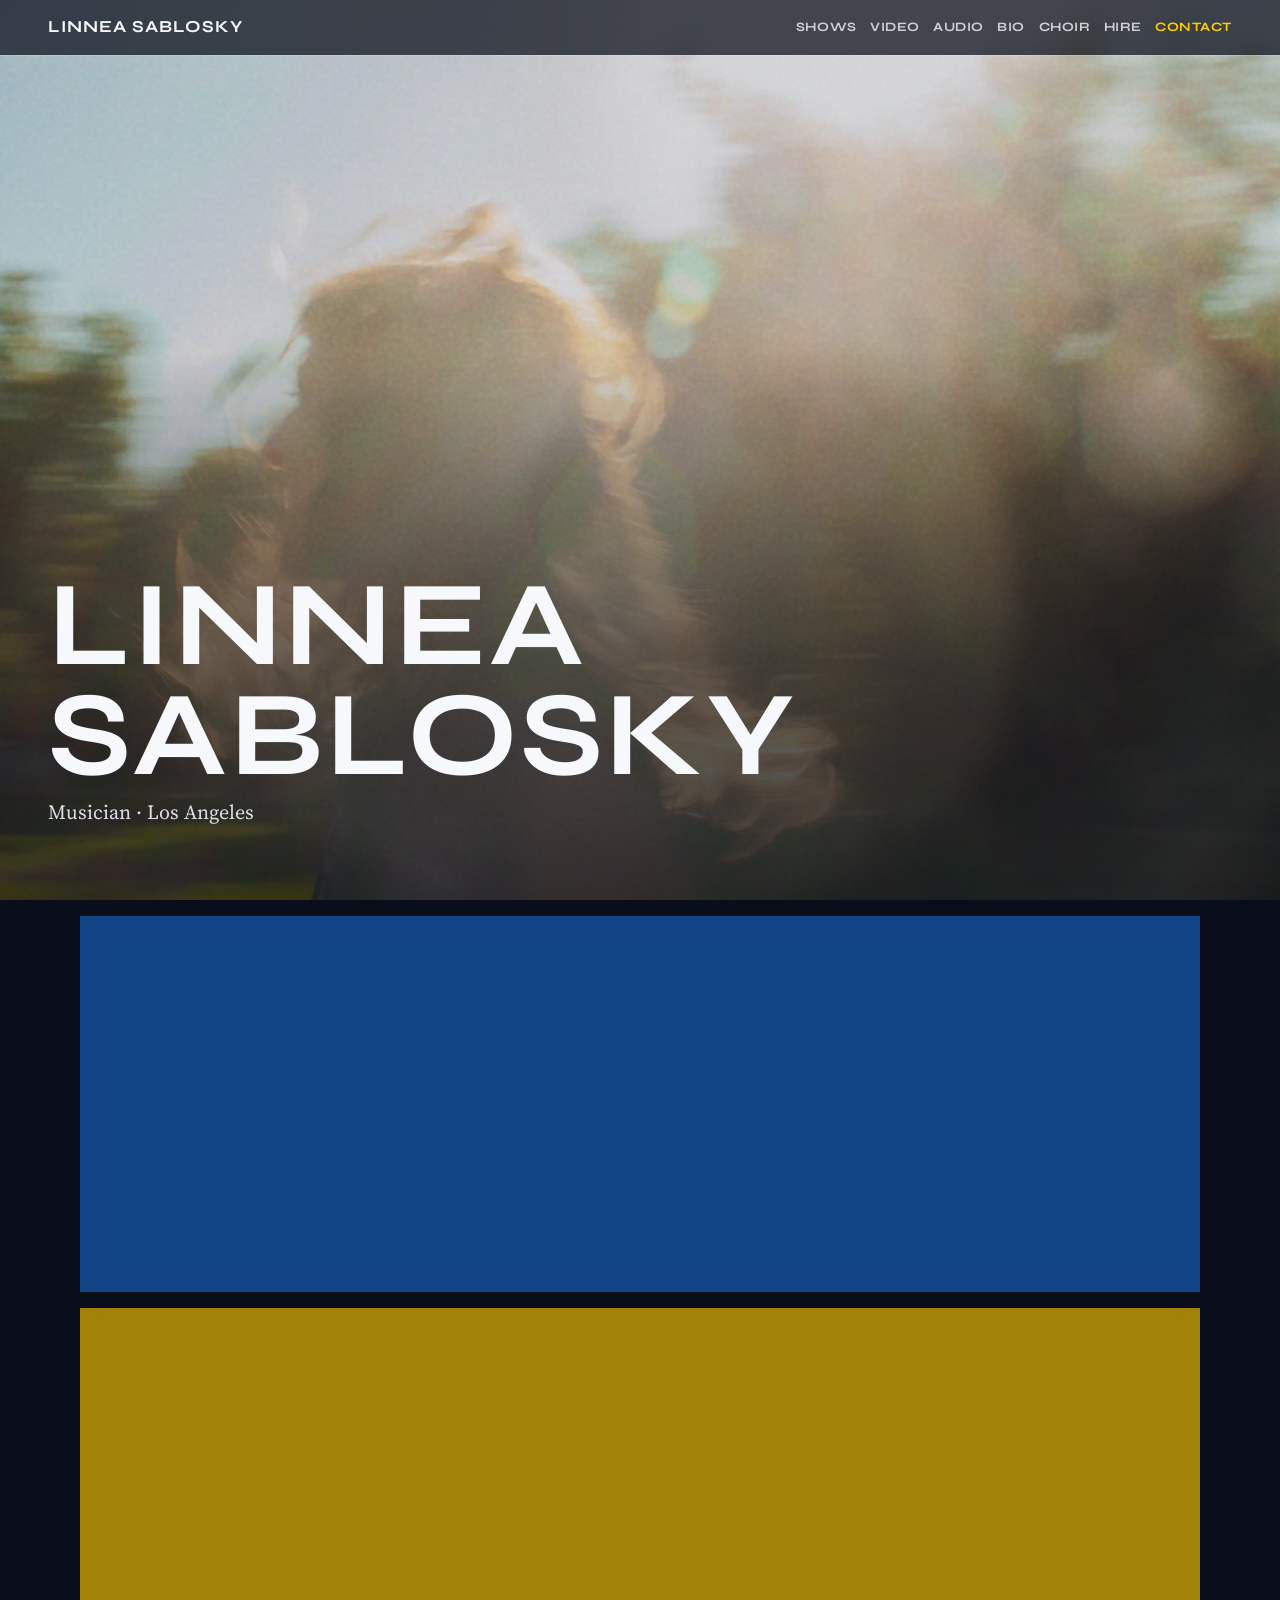
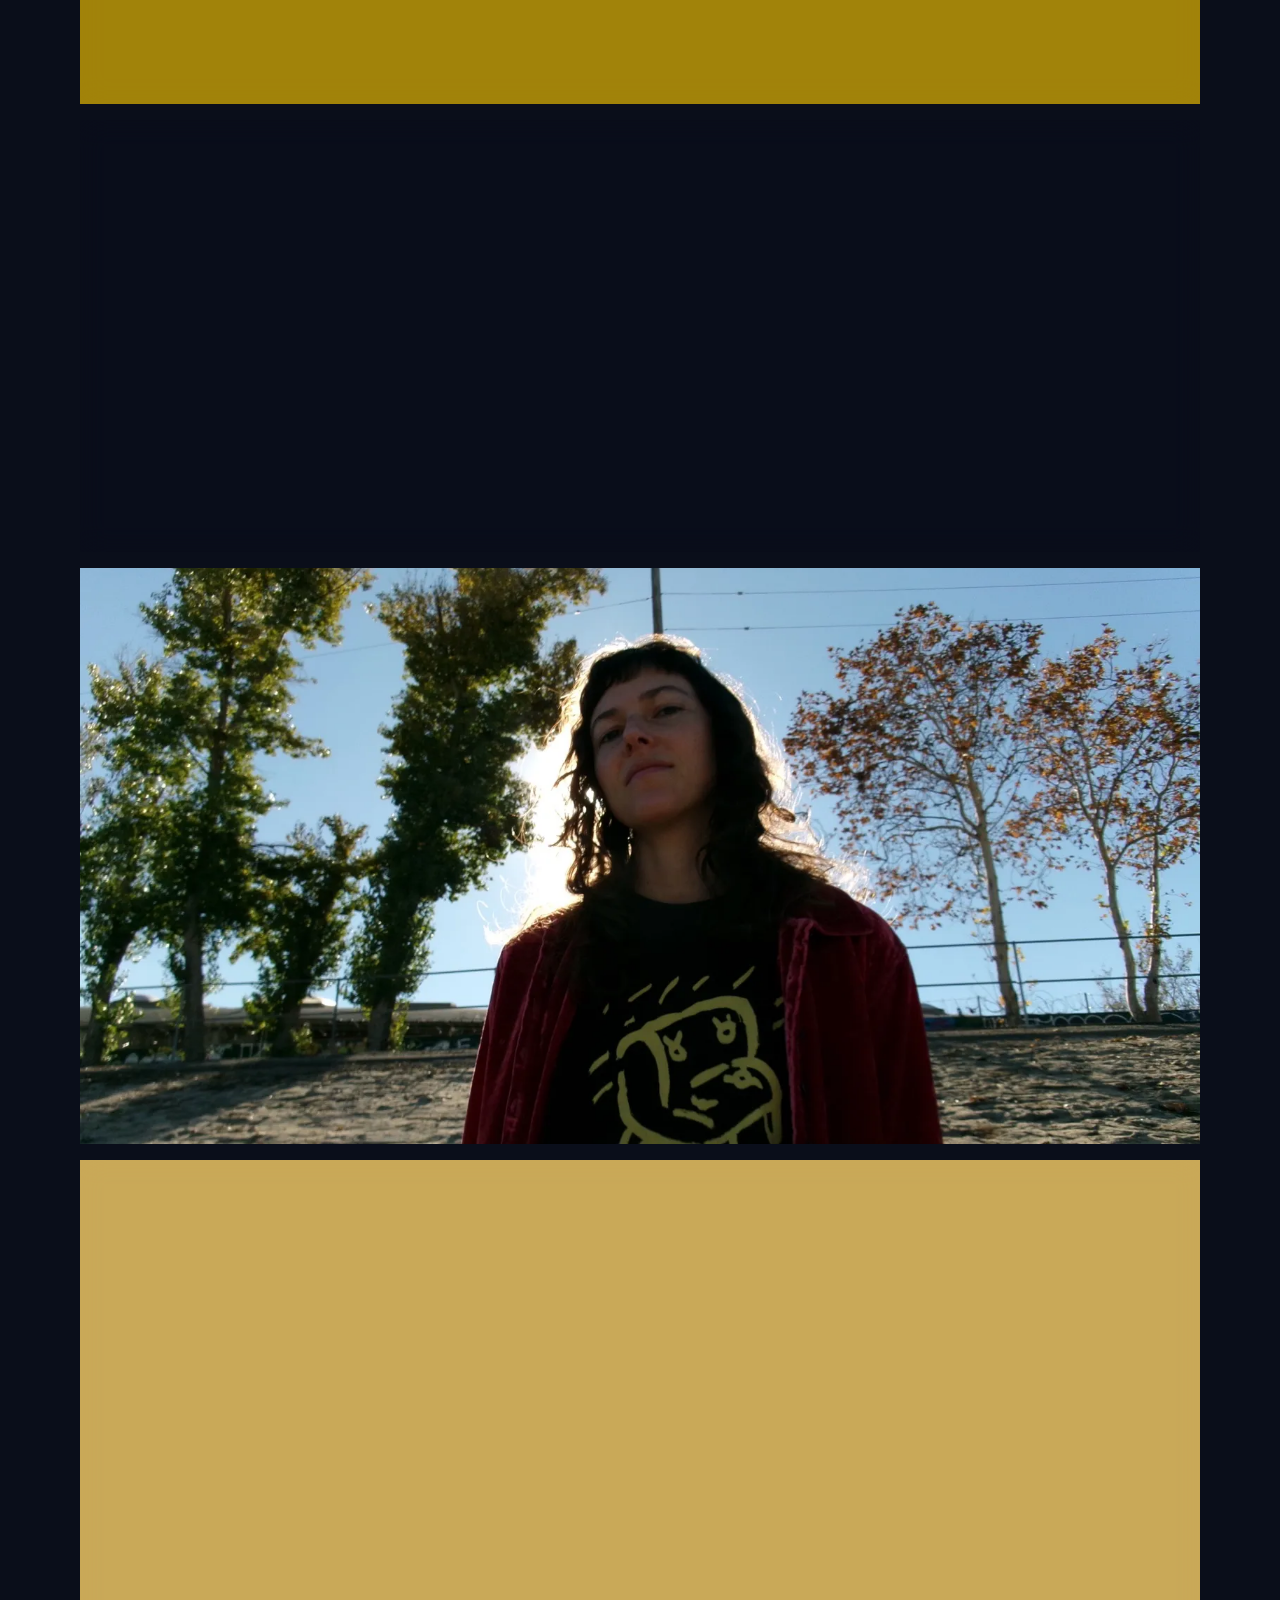
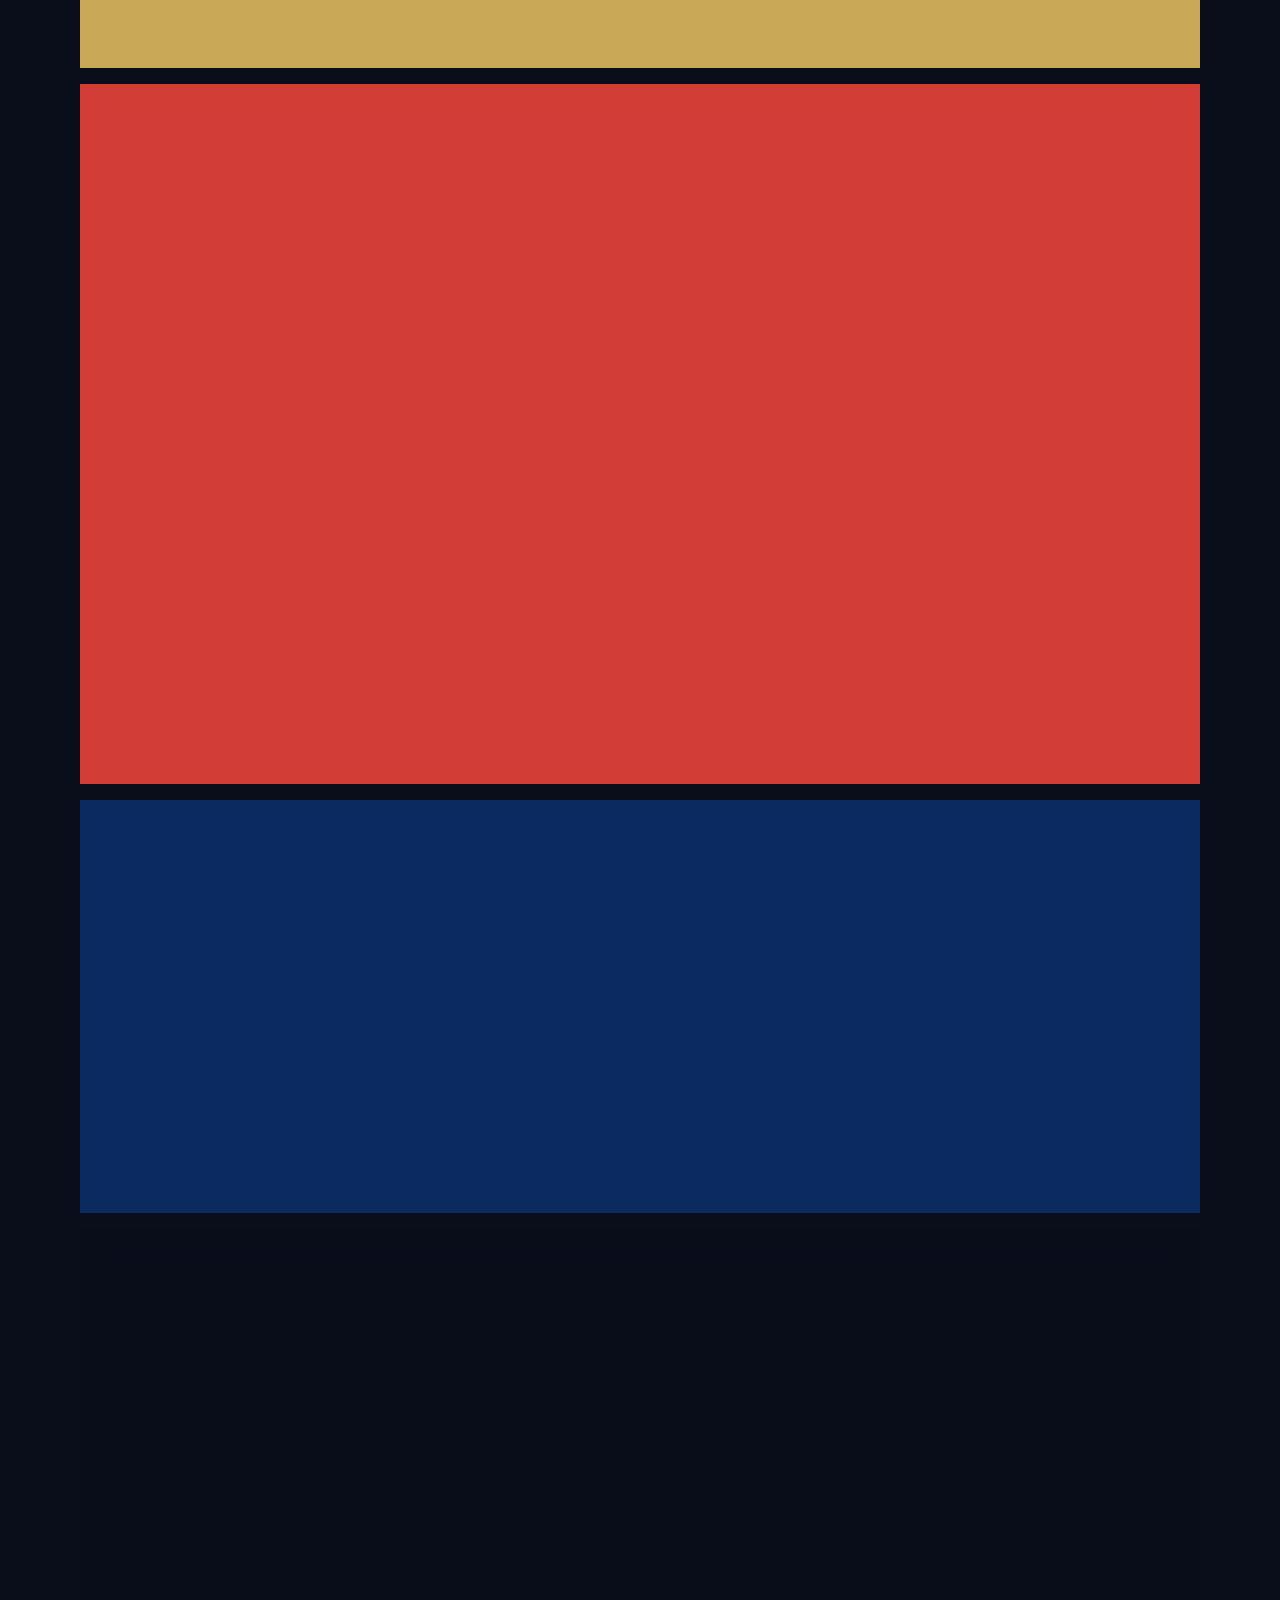
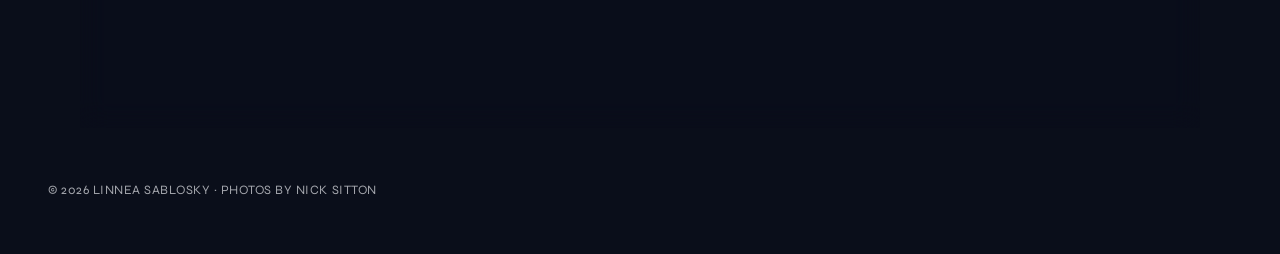
==== index.html @ e3d03d25 "jump links re order and name change" ====
<!DOCTYPE html>
<html lang="en">
<head>
  <meta charset="utf-8">
  <meta name="viewport" content="width=device-width, initial-scale=1">
  <title>Linnea Sablosky</title>
  <meta name="description" content="Los Angeles musician. You can hire them for teaching, songwriting, gigs, and more.">
  <link rel="canonical" href="https://linneasablosky.com/">

  <!-- Open Graph / messaging previews -->
  <meta property="og:type" content="website">
  <meta property="og:url" content="https://linneasablosky.com/">
  <meta property="og:site_name" content="Linnea Sablosky">
  <!-- Title is the tagline (not the name) so iMessage doesn’t show Name + Name under the domain -->
  <meta property="og:title" content="Musician · Los Angeles">
  <meta property="og:description" content="Los Angeles musician. You can hire them for teaching, songwriting, gigs, and more.">
  <meta property="og:image" content="https://linneasablosky.com/images/portrait.jpg">
  <meta property="og:image:type" content="image/jpeg">
  <meta property="og:image:width" content="1600">
  <meta property="og:image:height" content="1200">
  <meta property="og:image:alt" content="Linnea Sablosky">

  <meta name="twitter:card" content="summary_large_image">
  <meta name="twitter:title" content="Musician · Los Angeles">
  <meta name="twitter:description" content="Los Angeles musician. You can hire them for teaching, songwriting, gigs, and more.">
  <meta name="twitter:image" content="https://linneasablosky.com/images/portrait.jpg">

  <link rel="icon" href="favicon.ico" sizes="any">
  <link rel="icon" type="image/png" sizes="32x32" href="images/favicon-32.png">
  <link rel="icon" type="image/png" sizes="192x192" href="images/favicon-192.png">
  <link rel="apple-touch-icon" href="images/apple-touch-icon.png">

  <link rel="preconnect" href="https://fonts.googleapis.com">
  <link rel="preconnect" href="https://fonts.gstatic.com" crossorigin>
  <link href="https://fonts.googleapis.com/css2?family=Source+Serif+4:ital,opsz,wght@0,8..60,400;1,8..60,400&family=Syne:wght@700&display=swap" rel="stylesheet">
  <link rel="stylesheet" href="css/main.css">
</head>
<body>
  <a class="skip-link" href="#top">Skip to content</a>
  <div class="bg" aria-hidden="true"></div>

  <!-- Sticky top bar: brand name + Menu button (mobile) -->
  <div class="site-top">
    <a class="brand" href="#top">Linnea Sablosky</a>
    <button
      class="nav-toggle"
      type="button"
      aria-expanded="false"
      aria-controls="site-nav"
    >
      <span class="nav-toggle-text">Menu</span>
      <span class="nav-toggle-bars" aria-hidden="true"></span>
    </button>
  </div>

  <!--
    JUMP NAV — links to each section below.
    If you add/remove a whole section, add/remove its link here too
    (href must match the section's id, e.g. href="#shows" ↔ id="shows").
  -->
  <nav class="jump" id="site-nav" aria-label="On this page">
    <!--<a href="#lean">Lean</a>-->
    <a href="#shows">Shows</a>
    <a href="#live">Video</a>
    <a href="#listen">Audio</a>
    <a href="#bio">Bio</a>
    <a href="#choir">Choir</a>
    <a href="#hire">Hire</a>
    <a href="#contact">Contact</a>
  </nav>

  <main id="top" tabindex="-1">
    <section class="hero" aria-label="Introduction">
      <h1 class="hero-name">Linnea <span class="hero-break">Sablosky</span></h1>
      <p class="hero-line">Musician · Los Angeles</p>
    </section>

    <!--
      LEAN (album) — edit the blurb in <div class="prose">.
      When you have a listen/buy URL, add a button after the blurb:
        <p class="actions">
          <a class="btn btn-ink" href="YOUR-URL-HERE">Listen / buy</a>
        </p>
    
    <section class="slab slab-red" id="lean">
      <div class="slab-inner">
        <p class="eyebrow">New release</p>
        <h2>Lean</h2>
        <div class="prose">
          <p>Linnea Sablosky’s debut album, <em>Lean</em>, puts a wild imagination on vivid display. With co-production from Michael Sachs, the record is an indelible union of collective strengths: gorgeous woodwinds and eccentric instrumentation, choral arrangements that swell and split, crooked rhythms, and pop songs as ornate collages. Each track perfectly balances innovation and simplicity while Sablosky’s sweetly unaffected voice gleams throughout, crafty and shimmering. Weird powers grow strange flowers, and with <em>Lean</em>, Sablosky’s artistry is in full bloom.</p>
        </div>
      </div>
    </section>
-->
    <!--
      SHOWS — add / edit / delete <li> blocks below (order doesn’t matter; JS sorts
      soonest first). Copy an existing block and fill in:
        • <time datetime="YYYY-MM-DD"> — machine date (last night for multi-day)
        • text inside <time> — what people see (e.g. Oct 22, 23 &amp; 25)
        • <span class="show-what"> — who / where / what
        • <a class="show-link" href="..."> — optional tickets link; delete that line if none
      Tip: write & as &amp; in HTML.
      Shows auto-hide 3 days after datetime (js/main.js); empty list shows
      “Check back soon”. Still fine to delete old ones when cleaning up.
    -->
    <section class="slab slab-blue" id="shows">
      <div class="slab-inner">
        <p class="eyebrow">Upcoming</p>
        <h2>Shows</h2>
        <ul class="show-list">
          <li>
            <time datetime="2026-10-25">Oct 22, 23 &amp; 25</time>
            <span class="show-what">with Ruckus Ensemble</span>
            <a class="show-link" href="https://www.ruckusearlymusic.org/tour">Tickets / info</a>
          </li>
          <li>
            <time datetime="2026-11-11">November 11th</time>
            <span class="show-what">House concert solo set. Email for address!</span>
          </li>
          <li>
            <time datetime="2026-11-20">November 20</time>
            <span class="show-what">Yosemite Choir concert — location TBD</span>
          </li>
           <li>
            <time datetime="2026-12-04">November 30th-December 4th</time>
            <span class="show-what">with Bonnie ‘Prince’ Billy</span>
            <a class="show-link" href="https://www.dominomusic.com/live/artist/bonnie-prince-billy">Tickets / info</a>
          </li>
           
        </ul>
      </div>
    </section>

    <!--
      LIVE VIDEOS — each <li> is one YouTube link.
      Copy a line, paste your URL in href="...", change the link text.
    -->
    <section class="slab slab-yellow" id="live">
      <div class="slab-inner">
        <p class="eyebrow">YouTube</p>
        <h2>Live videos</h2>
        <ul class="link-list">
          <li><a href="https://www.youtube.com/watch?v=RVHqYSeewhY">“Sasha” live with Zubin Hensler</a></li>
          <li><a href="https://www.youtube.com/watch?v=kIi4h_Ao244">“Cowdery”</a></li>
          <li><a href="https://www.youtube.com/watch?v=Tl1iWe4mD8s">“Music for 18 Musicians”</a></li>
        </ul>
      </div>
    </section>

    <!--
      MORE MUSIC — Bandcamp / album links. Same pattern as Live videos above.
    -->
    <section class="slab slab-ink" id="listen">
      <div class="slab-inner">
        <p class="eyebrow">Elsewhere</p>
        <h2>More music</h2>
        <ul class="link-list">
          <li><a href="https://wormrecords.bandcamp.com/album/wormest-regards-a-worm-records-compilation">"Bury Me Not" on Wormest Regards compilation</a></li>
          <li><a href="https://stuartwheeler.bandcamp.com/album/music-book">Music Book</a></li>
          <li><a href="https://kidiband.bandcamp.com/album/so-good">Kidi Band</a></li>
          <li><a href="https://stuartwheeler.bandcamp.com/album/shout-and-go-round">Shout and Go Round</a></li>
        </ul>
      </div>
    </section>

    <!-- Portrait photo between Listen and Bio. Files live in images/ -->
    <figure class="photo-bleed">
      <picture>
        <source srcset="images/portrait.webp" type="image/webp">
        <img
          src="images/portrait.jpg"
          alt="Linnea Sablosky outdoors in a red jacket, looking toward the camera"
          width="1600"
          height="1200"
          loading="lazy"
        >
      </picture>
    </figure>

    <!-- BIO — edit the paragraph below. -->
    <section class="slab slab-frost" id="bio">
      <div class="slab-inner">
        <p class="eyebrow">About</p>
        <h2>Bio</h2>
        <div class="prose">
          <p>Linnea Sablosky has toured internationally singing Meara O’Reilly’s “Hockets for Two Voices,” and with world folk choir Northern Harmony. They’ve released records with Kidi Band, Stone Fruit Trio, and Wheeler, Sablosky &amp; Pearson, opened for artists such as Bonnie “Prince” Billy and Buck Meek, and sung on records such as KNOWER’s <em>KNOWER FOREVER</em>. Sablosky lives in Los Angeles teaching ear training, singing and music theory, directing Yosemite Choir, and practicing acrobatics in their spare time.</p>
        </div>
      </div>
    </section>

    <!--
      HIRE ME — each <li> is one offering.
      Add / remove / reword lines as needed. Use <strong>…</strong> to bold a lead phrase.
    -->
    <section class="slab slab-red-soft" id="hire">
      <div class="slab-inner">
        <p class="eyebrow">Book</p>
        <h2>Hire me</h2>
        <div class="prose">
          <p>Available for:</p>
        </div>
        <ul class="hire-list">
          <li>Choral arranging</li>
          <li>Harmony singing / background vocals</li>
          <li>Songwriting</li>
          <li>Gigs / touring (solo project)</li>
          <li>
            <strong>Teaching</strong> — singing, music theory, harmonizing, ear training
          </li>
          <li>
            <strong>Workshops</strong> — Georgian music, yodeling, and Sacred Harp singing
          </li>
        </ul>
        <p class="actions">
          <a class="btn btn-ink" href="mailto:linneapatricia@gmail.com?subject=Booking%20inquiry">Email to book</a>
        </p>
      </div>
    </section>

    <!--
      YOSEMITE CHOIR — update the season blurb in <div class="prose">.
      Membership form: paste the new Google Form URL into the href="..." below.
    -->
    <section class="slab slab-blue-deep" id="choir">
      <div class="slab-inner">
        <p class="eyebrow">Community</p>
        <h2>Yosemite Choir</h2>
        <div class="prose">
          <p>Join Yosemite Choir for Spring Season! 50+ people singing Georgian music and “Hammond Song.”</p>
        </div>
        <p class="actions">
          <a class="btn" href="https://docs.google.com/forms/d/e/1FAIpQLSf7NZLzYjD-BXQJp6M-jujCMWNaqPthXI7HwjtJ1xLQ37FMtA/viewform?usp=publish-editor">Membership form</a>
        </p>
      </div>
    </section>

    <!--
      CONTACT — newsletter mailto, plain email, Instagram.
      To change Instagram: edit the href and the visible @handle text.
      When Bandcamp is ready, replace “Bandcamp coming soon” with a link, e.g.
        <a href="YOUR-BANDCAMP-URL">Bandcamp</a>
    -->
    <section class="slab slab-ink" id="contact">
      <div class="slab-inner">
        <p class="eyebrow">Stay in touch</p>
        <h2>Mailing List &amp; contact</h2>
        <div class="prose">
          <p>Email me to sign up!</p>
        </div>
        <p class="actions">
          <a class="btn" href="mailto:linneapatricia@gmail.com?subject=Newsletter%20signup">linneapatricia@gmail.com</a>
        </p>
        <p class="social">
          <a href="https://www.instagram.com/acrolinnea/">Instagram @acrolinnea</a>
          <span aria-hidden="true"> · </span>
          <span>Bandcamp coming soon</span>
        </p>
      </div>
    </section>
  </main>

  <footer class="site-footer">
    <p>© <span id="year"></span> Linnea Sablosky · Photos by Nick Sitton</p>
  </footer>

  <script src="js/main.js"></script>
</body>
</html>
---- css/main.css ----
/* Brand colors — change these if you want a different palette. Leave the rest of this file alone. */
:root {
  --ink: #0a0e1a;
  --paper: #f7f8fc;
  --red: #e20613;
  --red-soft: #ff4a3d;
  --yellow: #ffcc00;
  --blue: #1a6fd4;
  --blue-deep: #0d3f8f;
  --font-display: "Syne", system-ui, sans-serif;
  --font-body: "Source Serif 4", Georgia, serif;
  --pad: clamp(1.25rem, 4vw, 3rem);
  --measure: 40rem;
  --header-h: 3.5rem;
}

*,
*::before,
*::after {
  box-sizing: border-box;
}

html {
  scroll-behavior: smooth;
  scroll-padding-top: calc(var(--header-h) + 0.75rem);
  background: var(--ink);
}

body {
  margin: 0;
  font-family: var(--font-body);
  font-size: 1.125rem;
  line-height: 1.55;
  color: var(--ink);
  background: transparent;
}

img {
  max-width: 100%;
  display: block;
}

a {
  color: inherit;
}

a:hover {
  text-decoration-thickness: 0.12em;
}

a:focus-visible {
  outline: 2px solid currentColor;
  outline-offset: 3px;
}

/* Keyboard-only: first Tab shows this, jumps past sticky chrome into main */
.skip-link {
  position: absolute;
  left: var(--pad);
  top: 0.75rem;
  z-index: 100;
  padding: 0.55rem 0.85rem;
  font-family: var(--font-display);
  font-size: 0.8rem;
  font-weight: 700;
  letter-spacing: 0.04em;
  text-transform: uppercase;
  text-decoration: none;
  background: var(--yellow);
  color: var(--ink);
  border: 2px solid var(--yellow);
  transform: translateY(-160%);
  transition: transform 0.15s ease;
}

.skip-link:focus {
  transform: translateY(0);
  outline: 2px solid var(--paper);
  outline-offset: 3px;
}

/* Fixed photo — sits under all content; slabs are translucent over it */
.bg {
  position: fixed;
  inset: 0;
  z-index: 0;
  pointer-events: none;
  background-color: var(--ink);
  background-image:
    linear-gradient(
      color-mix(in srgb, var(--ink) 18%, transparent),
      color-mix(in srgb, var(--ink) 18%, transparent)
    ),
    image-set(
      url("../images/background.webp") type("image/webp"),
      url("../images/background.jpg") type("image/jpeg")
    );
  background-size: cover;
  background-position: center 35%;
  background-repeat: no-repeat;
}

.bg::after {
  content: "";
  position: absolute;
  inset: 0;
  opacity: 0.2;
  background-image: url("data:image/svg+xml,%3Csvg viewBox='0 0 200 200' xmlns='http://www.w3.org/2000/svg'%3E%3Cfilter id='n'%3E%3CfeTurbulence type='fractalNoise' baseFrequency='0.9' numOctaves='3' stitchTiles='stitch'/%3E%3C/filter%3E%3Crect width='100%25' height='100%25' filter='url(%23n)'/%3E%3C/svg%3E");
  mix-blend-mode: overlay;
  pointer-events: none;
}

.site-top,
main,
.site-footer {
  position: relative;
  z-index: 1;
}

.site-top {
  z-index: 22;
}

.photo-bleed {
  margin: 0;
  padding: 0;
  background: transparent;
}

.photo-bleed picture,
.photo-bleed img {
  width: 100%;
  height: clamp(16rem, 58vw, 36rem);
  object-fit: cover;
  object-position: center 28%;
  display: block;
}

main {
  display: flex;
  flex-direction: column;
  gap: 1rem;
  padding-bottom: 1rem;
}

main:focus {
  outline: none;
}

.site-top {
  position: sticky;
  top: 0;
  z-index: 22;
  display: flex;
  flex-wrap: wrap;
  align-items: center;
  justify-content: space-between;
  gap: 0.75rem 1.5rem;
  min-height: var(--header-h);
  padding: 0.85rem var(--pad);
  color: var(--paper);
  /* Frost on ::before so position:fixed menu isn't trapped */
  background: transparent;
  border-bottom: 1px solid color-mix(in srgb, var(--paper) 18%, transparent);
}

.site-top::before {
  content: "";
  position: absolute;
  inset: 0;
  z-index: -1;
  background: color-mix(in srgb, var(--ink) 72%, transparent);
  backdrop-filter: blur(10px);
  -webkit-backdrop-filter: blur(10px);
  pointer-events: none;
}

.brand {
  font-family: var(--font-display);
  font-weight: 700;
  font-size: 1.05rem;
  letter-spacing: 0.06em;
  text-decoration: none;
  text-transform: uppercase;
}

.nav-toggle {
  display: none;
  align-items: center;
  gap: 0.55rem;
  margin: 0;
  padding: 0.35rem 0;
  border: 0;
  background: transparent;
  color: inherit;
  font-family: var(--font-display);
  font-size: 0.8rem;
  font-weight: 700;
  letter-spacing: 0.06em;
  text-transform: uppercase;
  cursor: pointer;
}

.nav-toggle:focus-visible {
  outline: 2px solid var(--yellow);
  outline-offset: 4px;
}

.nav-toggle-bars {
  position: relative;
  display: block;
  width: 1.35rem;
  height: 0.85rem;
}

.nav-toggle-bars::before,
.nav-toggle-bars::after {
  content: "";
  position: absolute;
  left: 0;
  width: 100%;
  height: 2px;
  background: currentColor;
  transition: transform 0.2s ease, top 0.2s ease;
}

.nav-toggle-bars::before {
  top: 0.15rem;
}

.nav-toggle-bars::after {
  top: 0.55rem;
}

.site-top.is-open .nav-toggle-bars::before {
  top: 0.35rem;
  transform: rotate(45deg);
}

.site-top.is-open .nav-toggle-bars::after {
  top: 0.35rem;
  transform: rotate(-45deg);
}

.jump {
  display: flex;
  flex-wrap: wrap;
  gap: 0.35rem 0.85rem;
  font-family: var(--font-display);
  font-size: 0.8rem;
  font-weight: 700;
  letter-spacing: 0.04em;
  text-transform: uppercase;
  color: var(--paper);
  /* Desktop: sit in the sticky bar on the right, outside filtered chrome */
  position: fixed;
  top: 0;
  right: 0;
  /* Above .site-top (22) so links aren't covered by the frosted bar */
  z-index: 23;
  align-items: center;
  min-height: var(--header-h);
  padding: 0.85rem var(--pad);
  box-sizing: border-box;
}

.jump a {
  text-decoration: none;
  color: color-mix(in srgb, var(--paper) 78%, transparent);
  transition: color 0.2s ease;
}

.jump a:hover,
.jump a.is-active {
  color: var(--yellow);
}

.hero {
  position: relative;
  min-height: calc(100svh - var(--header-h));
  display: flex;
  flex-direction: column;
  justify-content: flex-end;
  padding: var(--pad);
  padding-bottom: clamp(2.5rem, 8vh, 5rem);
  color: var(--paper);
}

.hero::before {
  content: "";
  position: absolute;
  inset: 0;
  z-index: -1;
  background: linear-gradient(
    180deg,
    transparent 35%,
    color-mix(in srgb, var(--ink) 55%, transparent) 72%,
    color-mix(in srgb, var(--ink) 72%, transparent) 100%
  );
  pointer-events: none;
}

.hero-name {
  margin: 0 0 0.4rem;
  font-family: var(--font-display);
  font-weight: 700;
  font-size: clamp(3rem, 12vw, 7.5rem);
  line-height: 0.92;
  letter-spacing: 0.02em;
  text-transform: uppercase;
  max-width: 11ch;
}

.hero-break {
  display: block;
}

.hero-line {
  margin: 0;
  font-size: clamp(1rem, 2.2vw, 1.25rem);
  opacity: 0.88;
  max-width: 28rem;
}

.btn {
  display: inline-flex;
  align-items: center;
  gap: 0.35rem;
  padding: 0.7rem 1.1rem;
  font-family: var(--font-display);
  font-size: 0.85rem;
  font-weight: 700;
  letter-spacing: 0.03em;
  text-transform: uppercase;
  text-decoration: none;
  background: var(--yellow);
  color: var(--ink);
  border: 2px solid var(--yellow);
  transition: transform 0.2s ease, background 0.2s ease, color 0.2s ease;
}

.btn:hover {
  transform: translateY(-2px);
}

.btn-ghost {
  background: transparent;
  color: var(--paper);
  border-color: color-mix(in srgb, var(--paper) 55%, transparent);
}

.btn-ghost:hover {
  border-color: var(--paper);
  background: color-mix(in srgb, var(--paper) 12%, transparent);
}

.btn-ink {
  background: var(--ink);
  color: var(--paper);
  border-color: var(--ink);
}

.slab {
  position: relative;
  padding: clamp(3rem, 10vh, 6rem) var(--pad);
  backdrop-filter: blur(14px) saturate(1.15);
  -webkit-backdrop-filter: blur(14px) saturate(1.15);
}

@media (min-width: 800px) {
  .slab {
    margin-inline: clamp(1.25rem, 7vw, 5rem);
  }

  .photo-bleed {
    margin-inline: clamp(1.25rem, 7vw, 5rem);
  }

  .slab-inner {
    max-width: 52rem;
  }
}

.slab-inner {
  max-width: var(--measure);
}

/* Translucent primaries so the fixed photo keeps moving behind content */
.slab-red {
  background: color-mix(in srgb, var(--red) 58%, transparent);
  color: var(--paper);
}

.slab-red-soft {
  /* Higher opacity so ink type clears AA over the fixed photo */
  background: color-mix(in srgb, var(--red-soft) 82%, transparent);
  color: var(--ink);
}

.slab-blue {
  background: color-mix(in srgb, var(--blue) 58%, transparent);
  color: var(--paper);
}

.slab-blue-deep {
  background: color-mix(in srgb, var(--blue-deep) 60%, transparent);
  color: var(--paper);
}

.slab-yellow {
  background: color-mix(in srgb, var(--yellow) 62%, transparent);
  color: var(--ink);
}

.slab-ink {
  background: color-mix(in srgb, var(--ink) 55%, transparent);
  color: var(--paper);
}

/* Warm wash — opacity high enough for ink type over the photo */
.slab-frost {
  background: color-mix(in srgb, #ffd56a 78%, transparent);
  color: var(--ink);
}

.slab-red .btn,
.slab-blue .btn,
.slab-blue-deep .btn,
.slab-ink .btn {
  background: var(--yellow);
  color: var(--ink);
  border-color: var(--yellow);
}

.slab-red .btn-ink,
.slab-blue .btn-ink,
.slab-blue-deep .btn-ink,
.slab-frost .btn-ink {
  background: var(--ink);
  color: var(--paper);
  border-color: var(--ink);
}

.slab-yellow .btn-ink {
  background: var(--ink);
  color: var(--yellow);
  border-color: var(--ink);
}

.slab-red a:not(.btn),
.slab-blue a:not(.btn),
.slab-blue-deep a:not(.btn),
.slab-ink a:not(.btn) {
  text-decoration-color: var(--yellow);
}

.eyebrow {
  margin: 0 0 0.5rem;
  font-family: var(--font-display);
  font-size: 0.75rem;
  font-weight: 700;
  letter-spacing: 0.12em;
  text-transform: uppercase;
  /* Solid mute (not opacity) so contrast stays predictable over the photo */
  color: color-mix(in srgb, currentColor 72%, gray);
}

.slab h2 {
  margin: 0 0 1.25rem;
  font-family: var(--font-display);
  font-weight: 700;
  font-size: clamp(2.25rem, 6vw, 3.75rem);
  line-height: 0.98;
  letter-spacing: 0.03em;
  text-transform: uppercase;
}

.prose p {
  margin: 0 0 1rem;
  max-width: 38rem;
}

.prose p:last-child {
  margin-bottom: 0;
}

.actions {
  display: flex;
  flex-wrap: wrap;
  gap: 0.75rem;
  margin: 1.5rem 0 0;
}

.link-list,
.show-list {
  list-style: none;
  margin: 0;
  padding: 0;
}

.link-list li {
  margin: 0.55rem 0;
}

.hire-list {
  list-style: none;
  margin: 0.75rem 0 0;
  padding: 0;
  
  font-weight: 700;
  font-size: clamp(1.05rem, 2.4vw, 1.25rem);
  letter-spacing: -0.015em;
  line-height: 1.35;
}

.hire-list li {
  margin: 0;
  padding: 0.7rem 0;
  border-bottom: 1px solid color-mix(in srgb, var(--ink) 18%, transparent);
}

.hire-list li:first-child {
  border-top: 1px solid color-mix(in srgb, var(--ink) 18%, transparent);
}

.hire-list strong {
  font-weight: 700;
}

.link-list a,
.show-link,
.social a {
  font-family: var(--font-display);
  font-weight: 700;
  font-size: 1rem;
  letter-spacing: -0.01em;
}

.show-list li {
  display: grid;
  gap: 0.25rem 1.25rem;
  padding: 1.15rem 0;
  border-bottom: 1px solid color-mix(in srgb, var(--paper) 22%, transparent);
}

.show-list li:first-child {
  border-top: 1px solid color-mix(in srgb, var(--paper) 22%, transparent);
}

.show-list time {
  font-family: var(--font-display);
  font-weight: 700;
  font-size: 1.05rem;
  letter-spacing: 0.04em;
  /* Paper body + yellow underline keeps the accent without failing AA */
  color: var(--paper);
  text-decoration: underline;
  text-decoration-color: var(--yellow);
  text-decoration-thickness: 0.12em;
  text-underline-offset: 0.18em;
}

.show-what {
  font-size: 1.05rem;
}

.show-empty {
  margin: 0.35rem 0 0;
  font-size: 1.15rem;
  color: color-mix(in srgb, var(--paper) 78%, transparent);
}

.show-link {
  color: var(--yellow);
  width: fit-content;
}

@media (min-width: 640px) {
  .show-list li {
    grid-template-columns: 11rem 1fr auto;
    align-items: baseline;
  }
}

.social {
  margin: 1.75rem 0 0;
  font-family: var(--font-display);
  font-weight: 700;
}

.site-footer {
  padding: 1.5rem var(--pad) 2.5rem;
  color: var(--paper);
  font-family: var(--font-display);
  font-size: 0.8rem;
  letter-spacing: 0.04em;
  text-transform: uppercase;
  opacity: 0.65;
}

/* Hamburger earlier than true “phone” — brand + 8 jump links need more space */
@media (max-width: 800px) {
  .site-top {
    flex-wrap: nowrap;
  }

  .site-top::before {
    background: color-mix(in srgb, var(--ink) 88%, transparent);
  }

  .nav-toggle {
    display: inline-flex;
    margin-left: auto;
    z-index: 22;
  }

  .jump {
    display: none;
    left: 0;
    right: 0;
    top: 0;
    bottom: 0;
    width: 100%;
    /* Under .site-top so Menu/Close stays clickable */
    z-index: 21;
    flex-direction: column;
    flex-wrap: nowrap;
    justify-content: center;
    align-items: flex-end;
    gap: 0.85rem;
    min-height: 100svh;
    margin: 0;
    padding: calc(var(--header-h) + 1.5rem) var(--pad) 2rem;
    overflow-y: auto;
    background: color-mix(in srgb, var(--ink) 94%, transparent);
    backdrop-filter: blur(16px);
    -webkit-backdrop-filter: blur(16px);
    font-size: clamp(1.35rem, 6.5vw, 1.85rem);
    letter-spacing: 0.06em;
    text-align: right;
  }

  body.nav-open .jump {
    display: flex;
  }

  .jump a {
    color: var(--paper);
    width: fit-content;
  }

  body.nav-open {
    overflow: hidden;
  }

  .bg {
    position: fixed;
    inset: 0;
    min-height: 100svh;
  }

  .hero {
    min-height: calc(100svh - var(--header-h));
    overflow: hidden;
  }

  .hero-name {
    max-width: none;
    width: 100%;
    font-size: clamp(2.75rem, 13vw, 4rem);
  }
}

@media (prefers-reduced-motion: reduce) {
  html {
    scroll-behavior: auto;
  }

  .btn:hover {
    transform: none;
  }

  .nav-toggle-bars::before,
  .nav-toggle-bars::after {
    transition: none;
  }
}
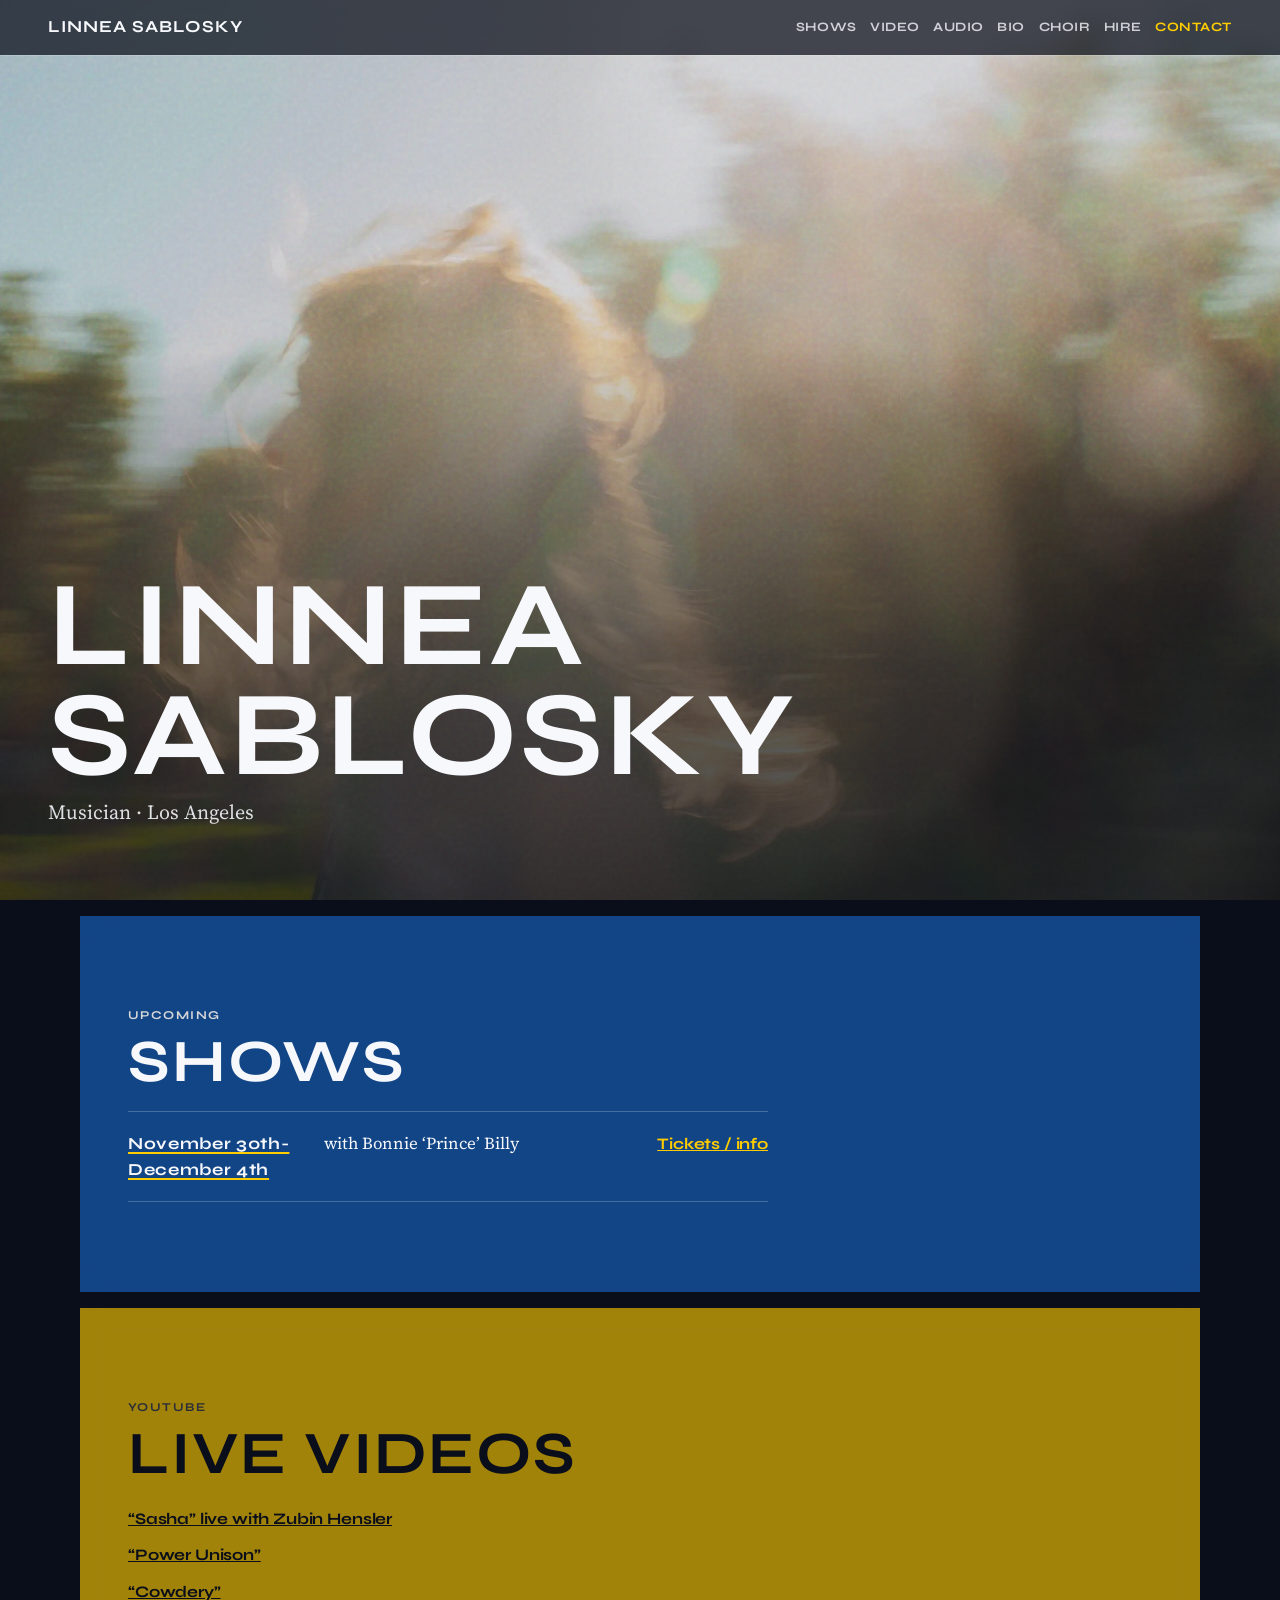
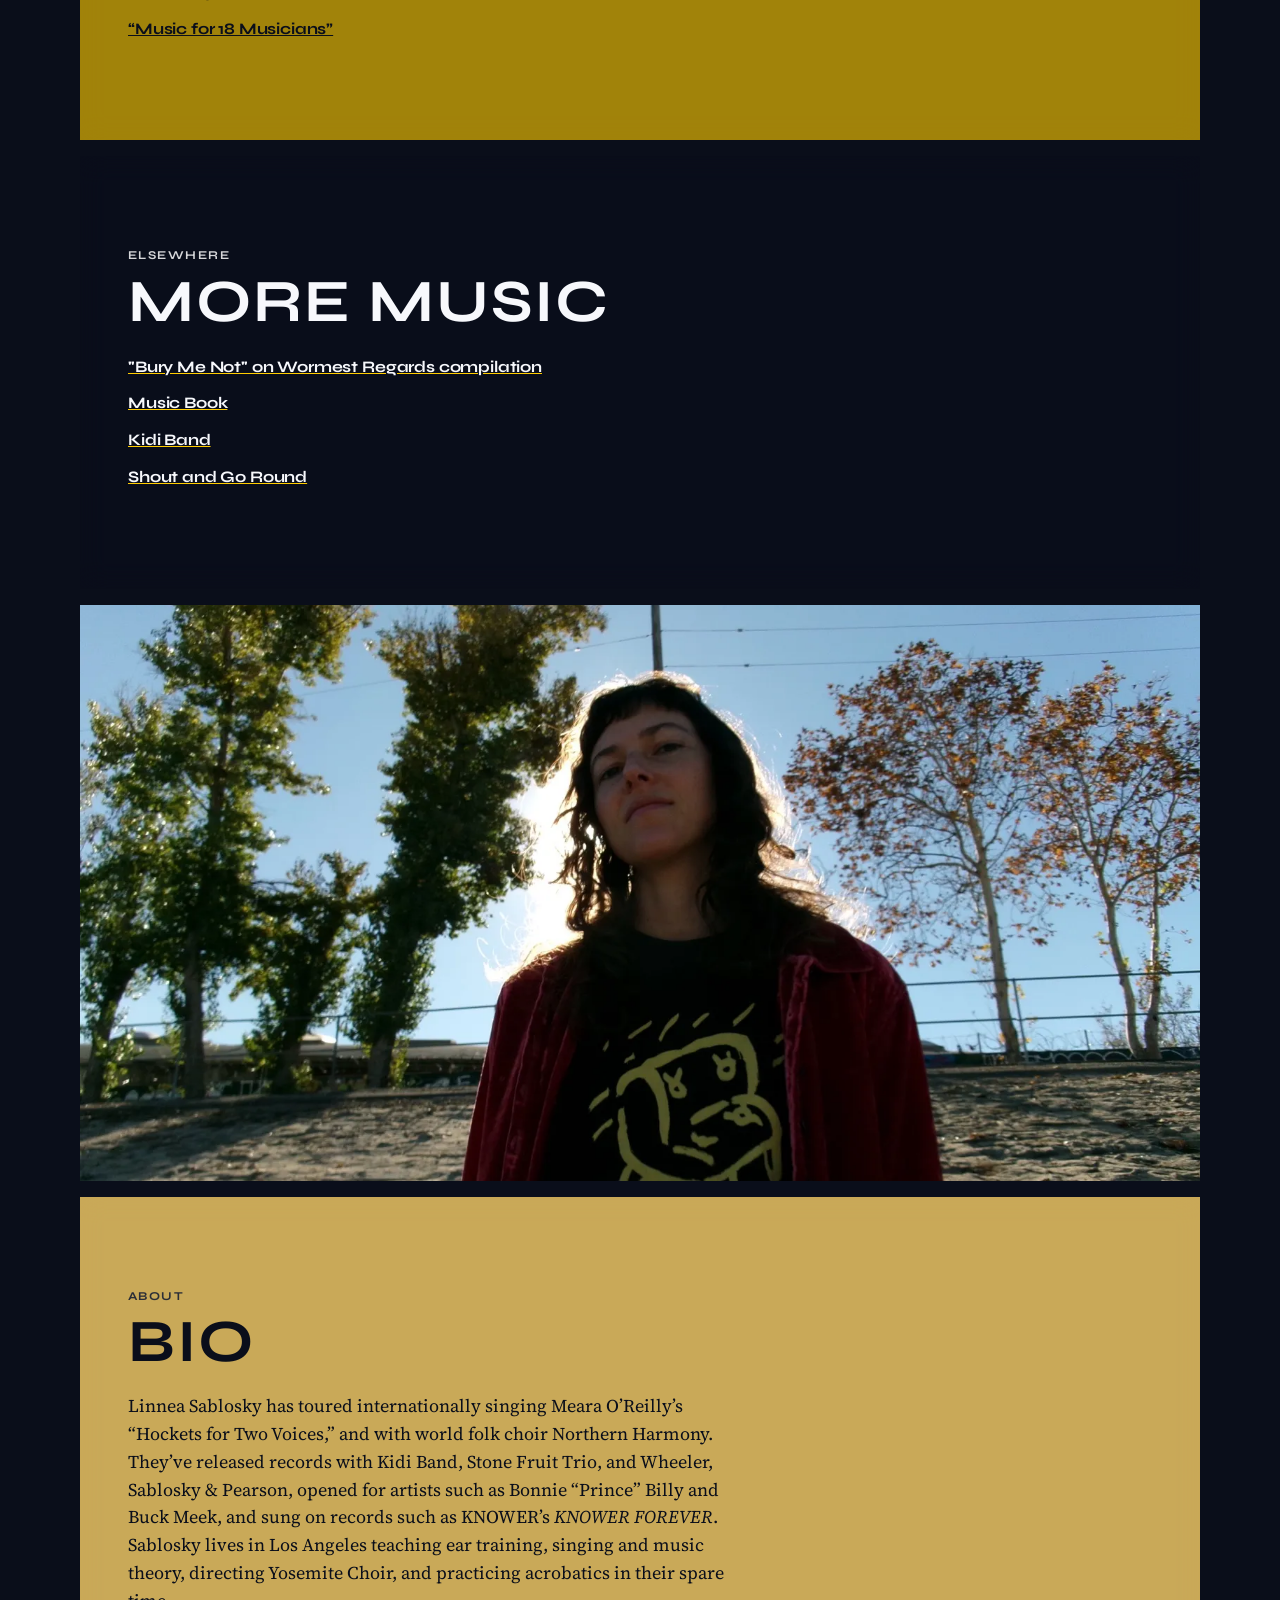
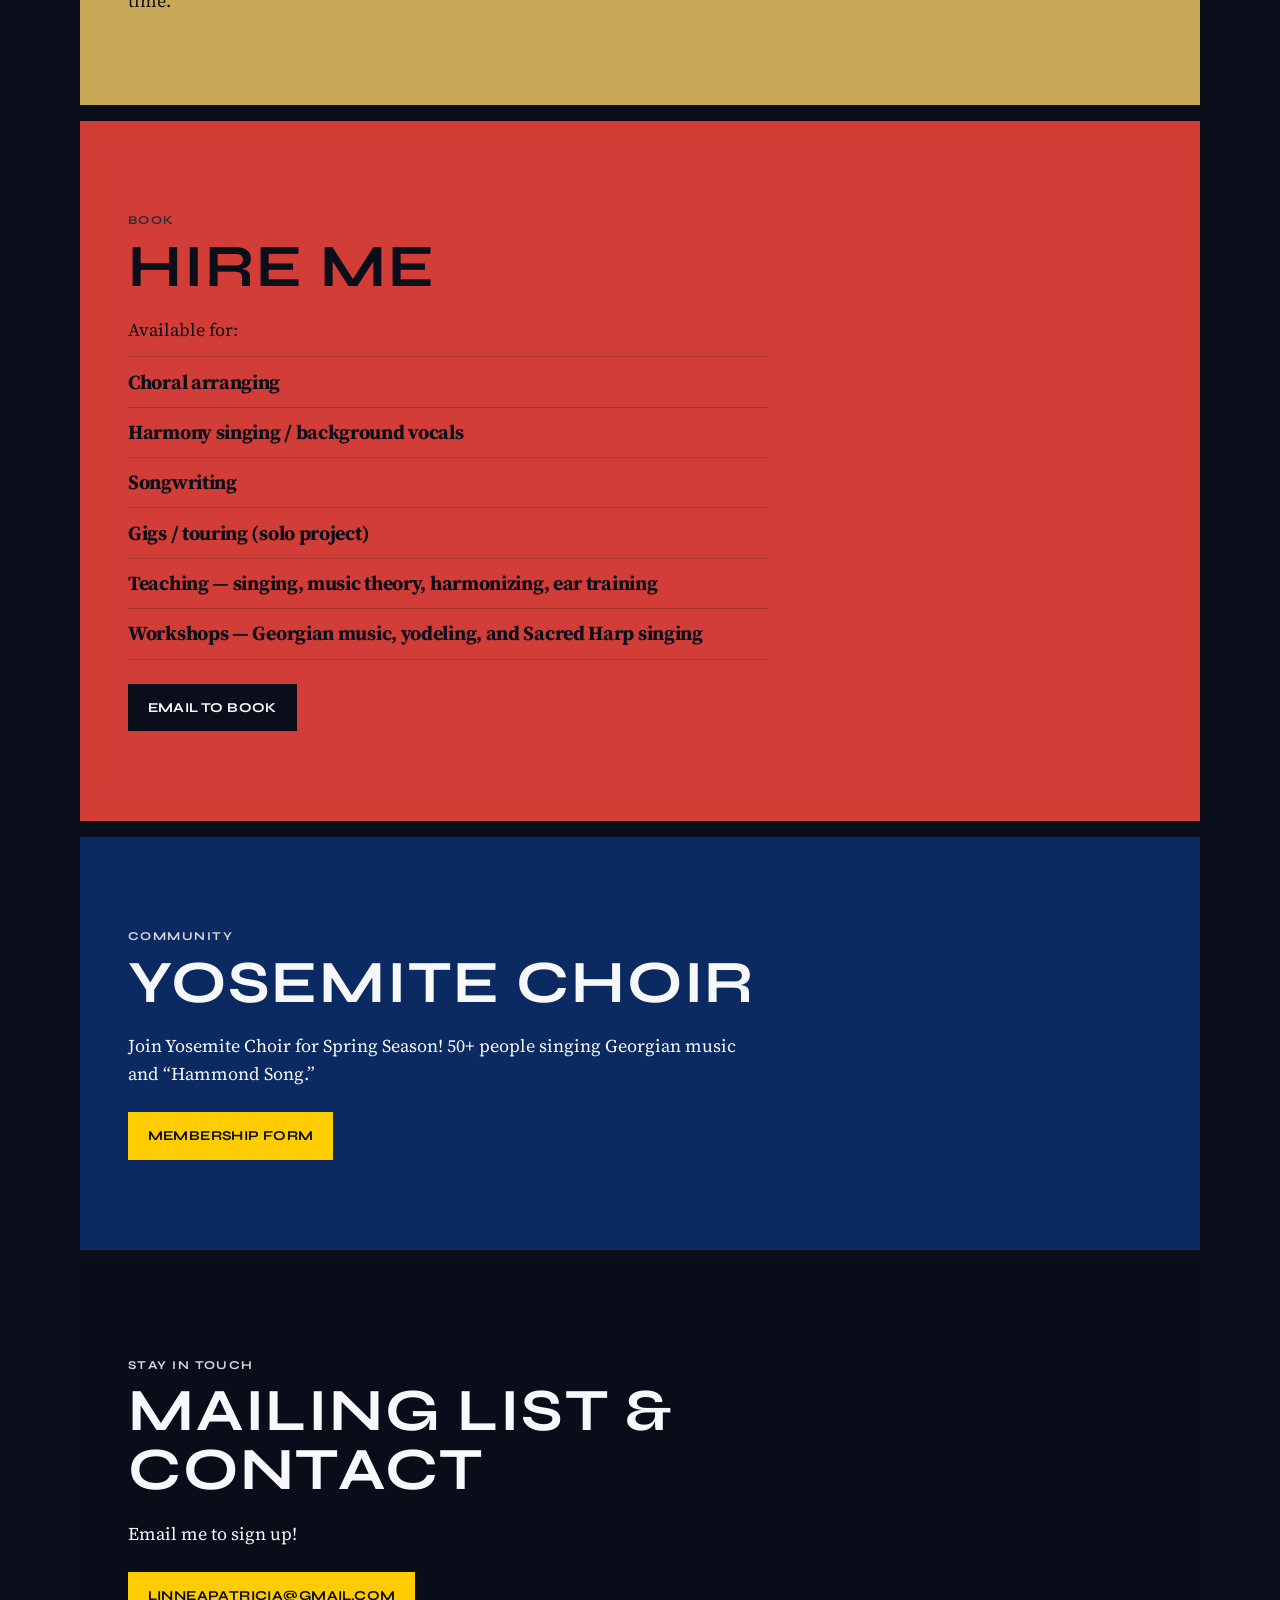
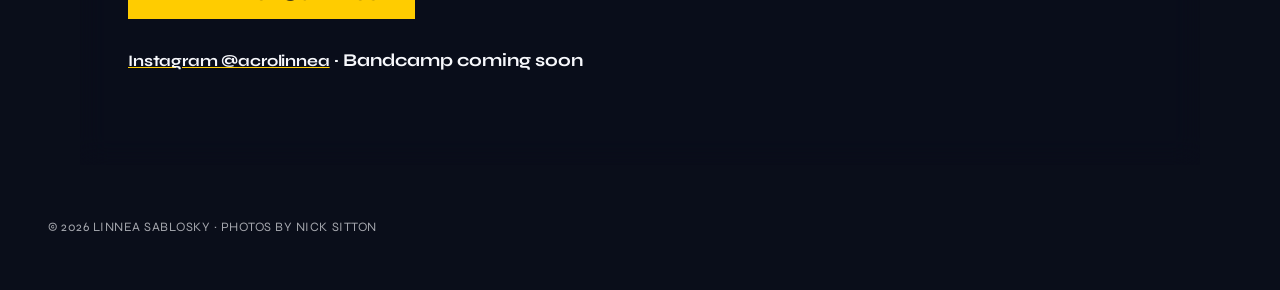
==== commit 4e9a2699: "power unison" ====
--- a/index.html
+++ b/index.html
@@ -141,12 +141,14 @@
         <h2>Live videos</h2>
         <ul class="link-list">
           <li><a href="https://www.youtube.com/watch?v=RVHqYSeewhY">“Sasha” live with Zubin Hensler</a></li>
+          <li><a href="https://www.youtube.com/watch?v=QOjAcg0RFmA">“Power Unison”</a></li>
           <li><a href="https://www.youtube.com/watch?v=kIi4h_Ao244">“Cowdery”</a></li>
           <li><a href="https://www.youtube.com/watch?v=Tl1iWe4mD8s">“Music for 18 Musicians”</a></li>
         </ul>
       </div>
     </section>
 
+    
     <!--
       MORE MUSIC — Bandcamp / album links. Same pattern as Live videos above.
     -->
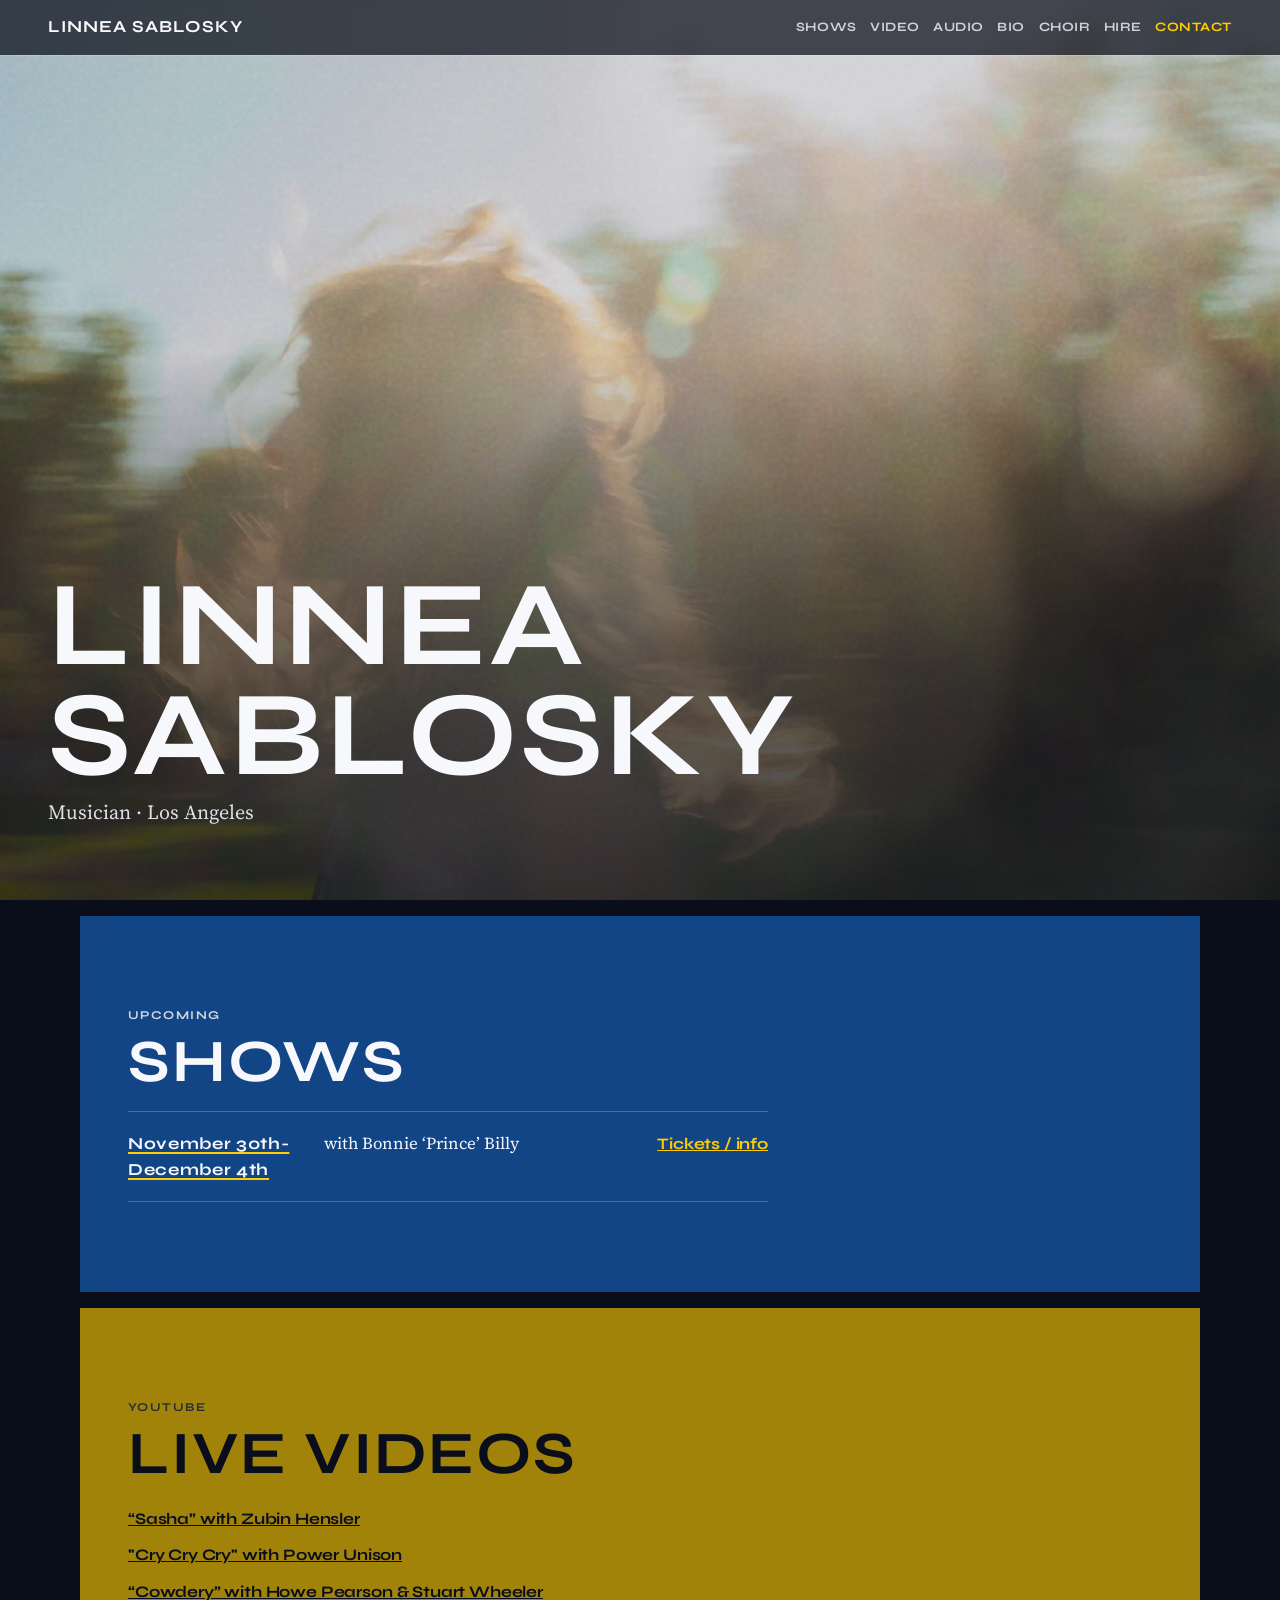
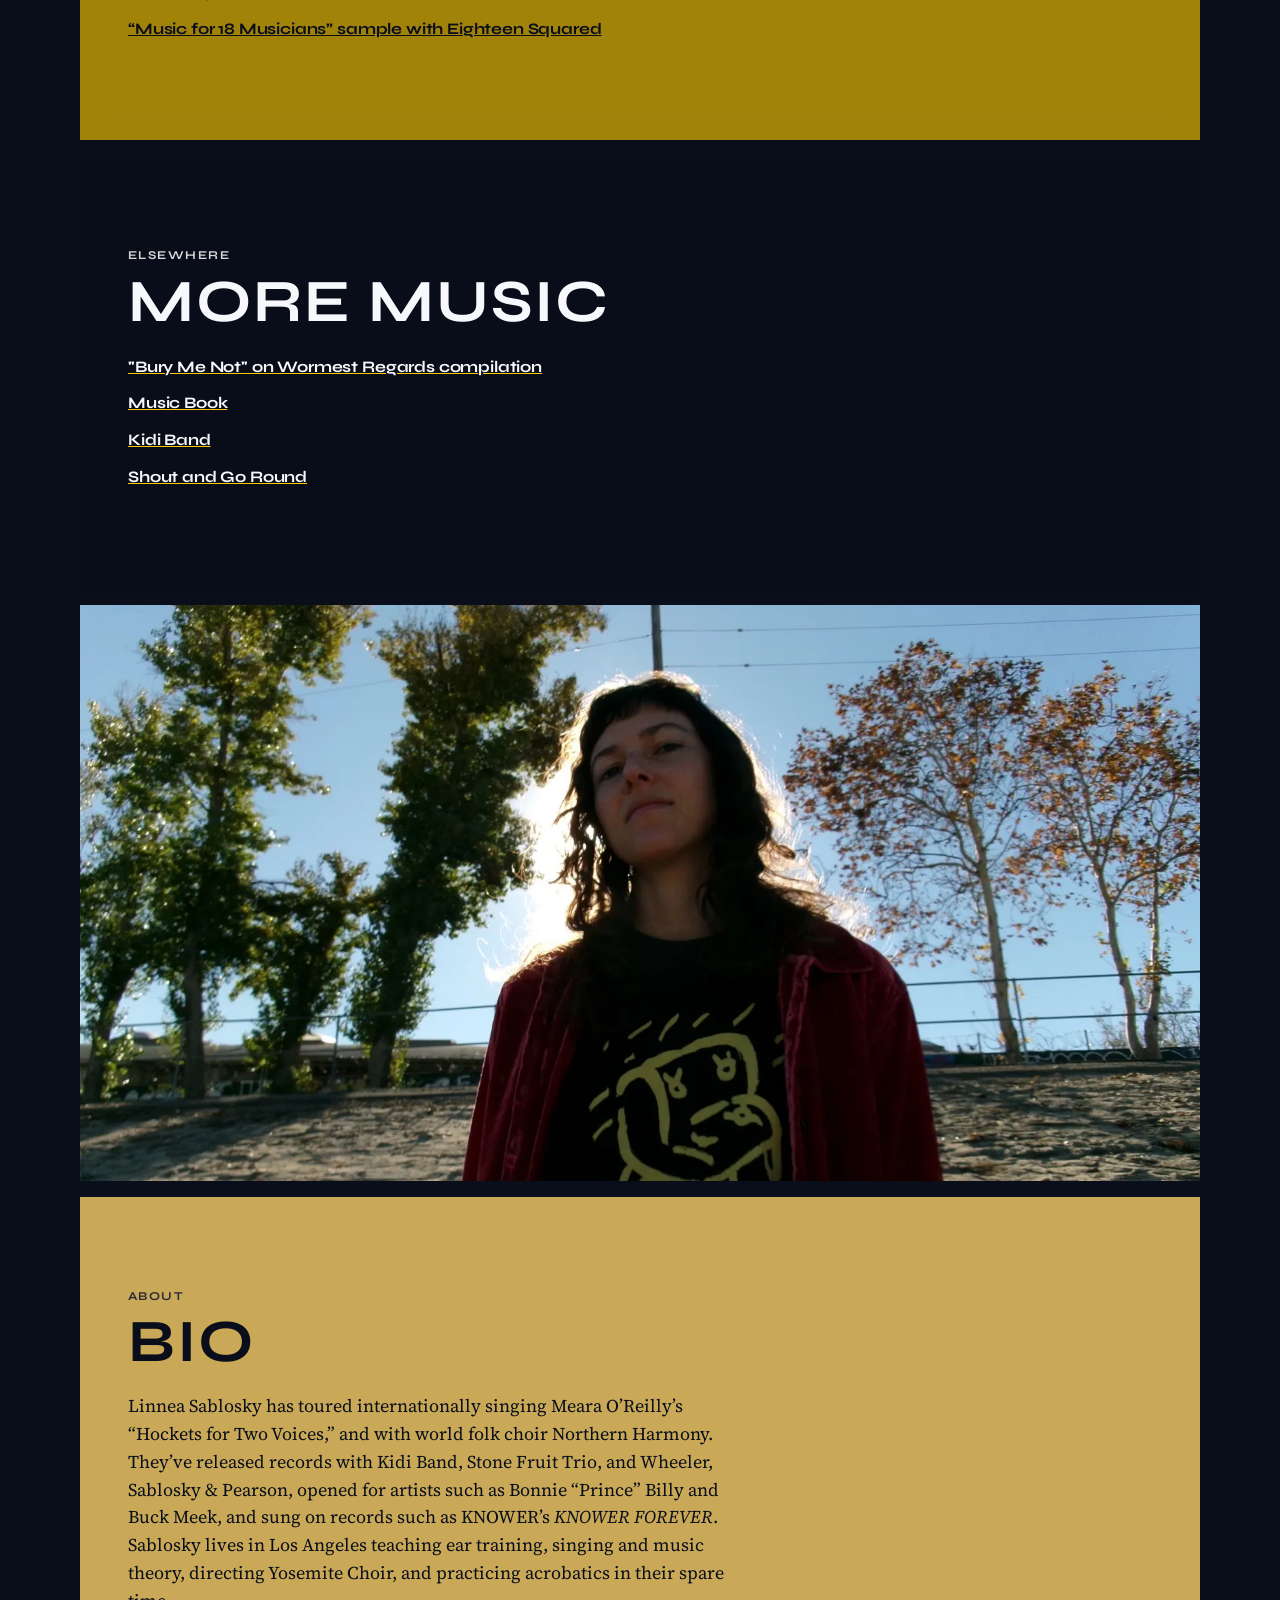
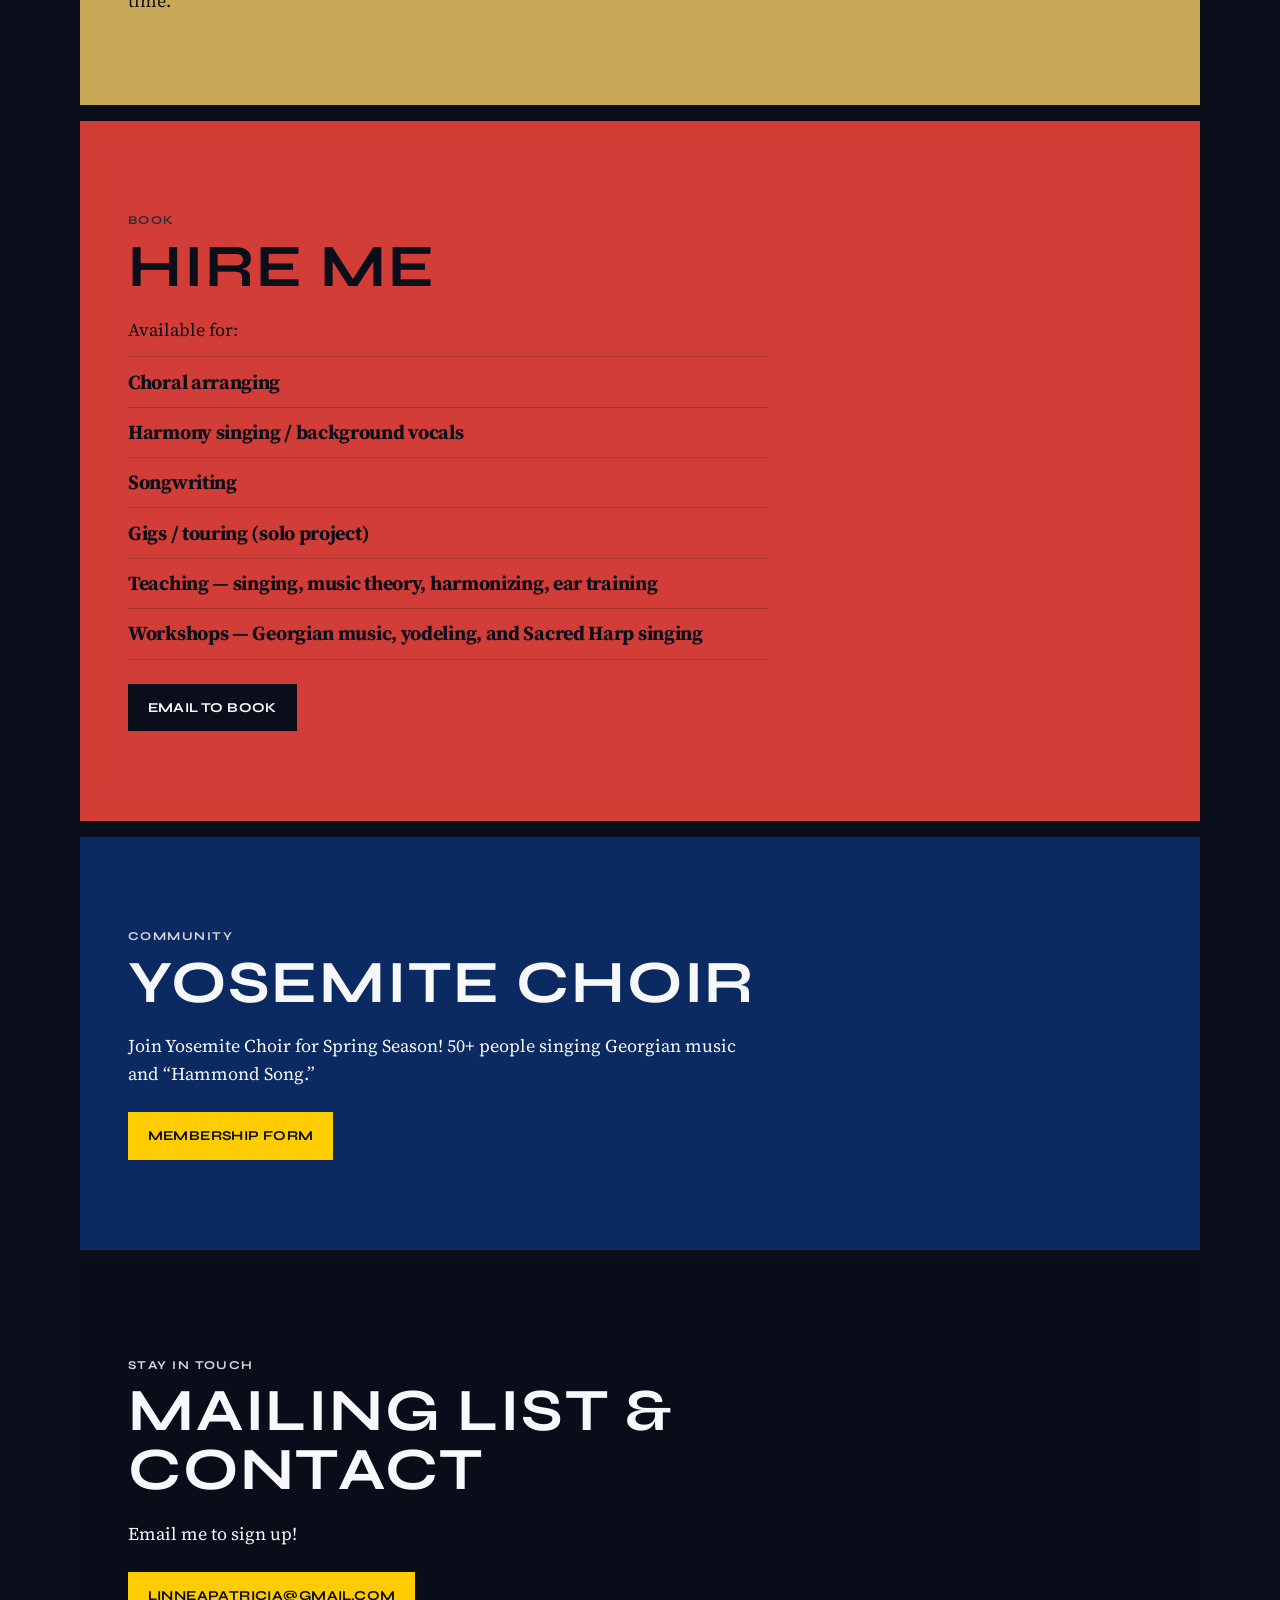
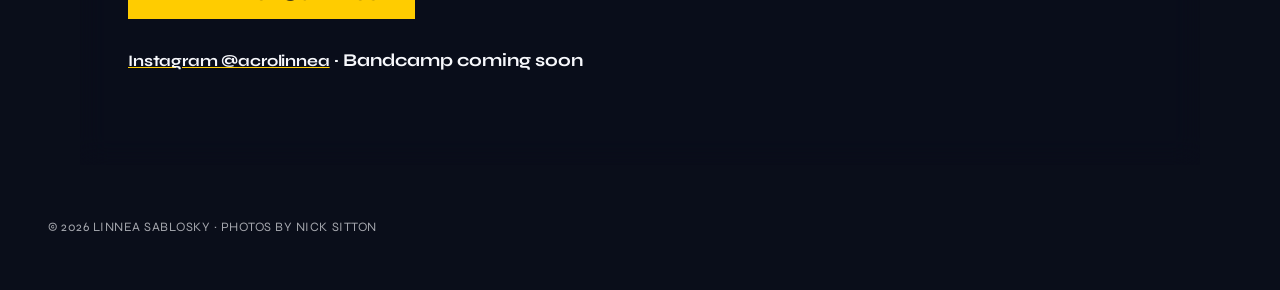
==== commit 80b82e1a: "video titles" ====
--- a/index.html
+++ b/index.html
@@ -140,10 +140,10 @@
         <p class="eyebrow">YouTube</p>
         <h2>Live videos</h2>
         <ul class="link-list">
-          <li><a href="https://www.youtube.com/watch?v=RVHqYSeewhY">“Sasha” live with Zubin Hensler</a></li>
-          <li><a href="https://www.youtube.com/watch?v=QOjAcg0RFmA">“Power Unison”</a></li>
-          <li><a href="https://www.youtube.com/watch?v=kIi4h_Ao244">“Cowdery”</a></li>
-          <li><a href="https://www.youtube.com/watch?v=Tl1iWe4mD8s">“Music for 18 Musicians”</a></li>
+          <li><a href="https://www.youtube.com/watch?v=RVHqYSeewhY">“Sasha” with Zubin Hensler</a></li>
+          <li><a href="https://www.youtube.com/watch?v=QOjAcg0RFmA">"Cry Cry Cry" with Power Unison</a></li>
+          <li><a href="https://www.youtube.com/watch?v=kIi4h_Ao244">“Cowdery” with Howe Pearson & Stuart Wheeler</a></li>
+          <li><a href="https://www.youtube.com/watch?v=Tl1iWe4mD8s">“Music for 18 Musicians” sample with Eighteen Squared </a></li>
         </ul>
       </div>
     </section>
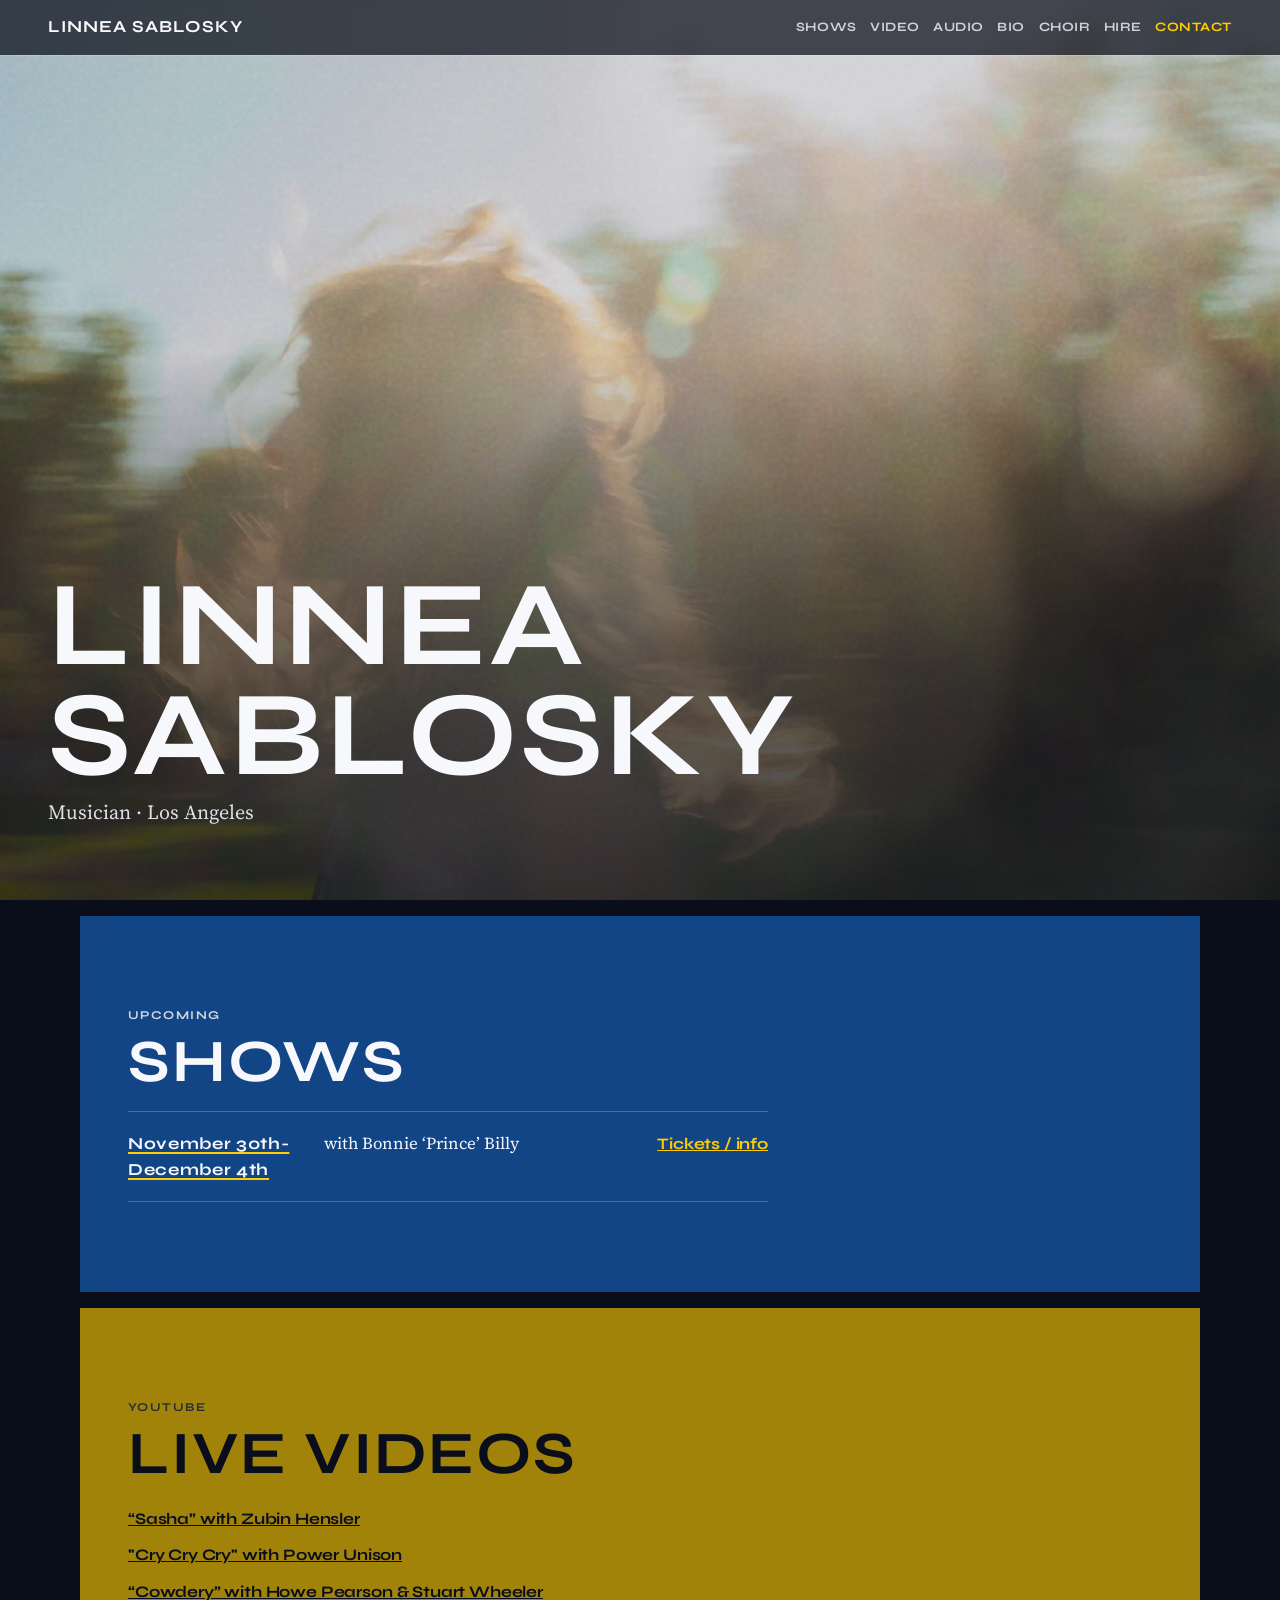
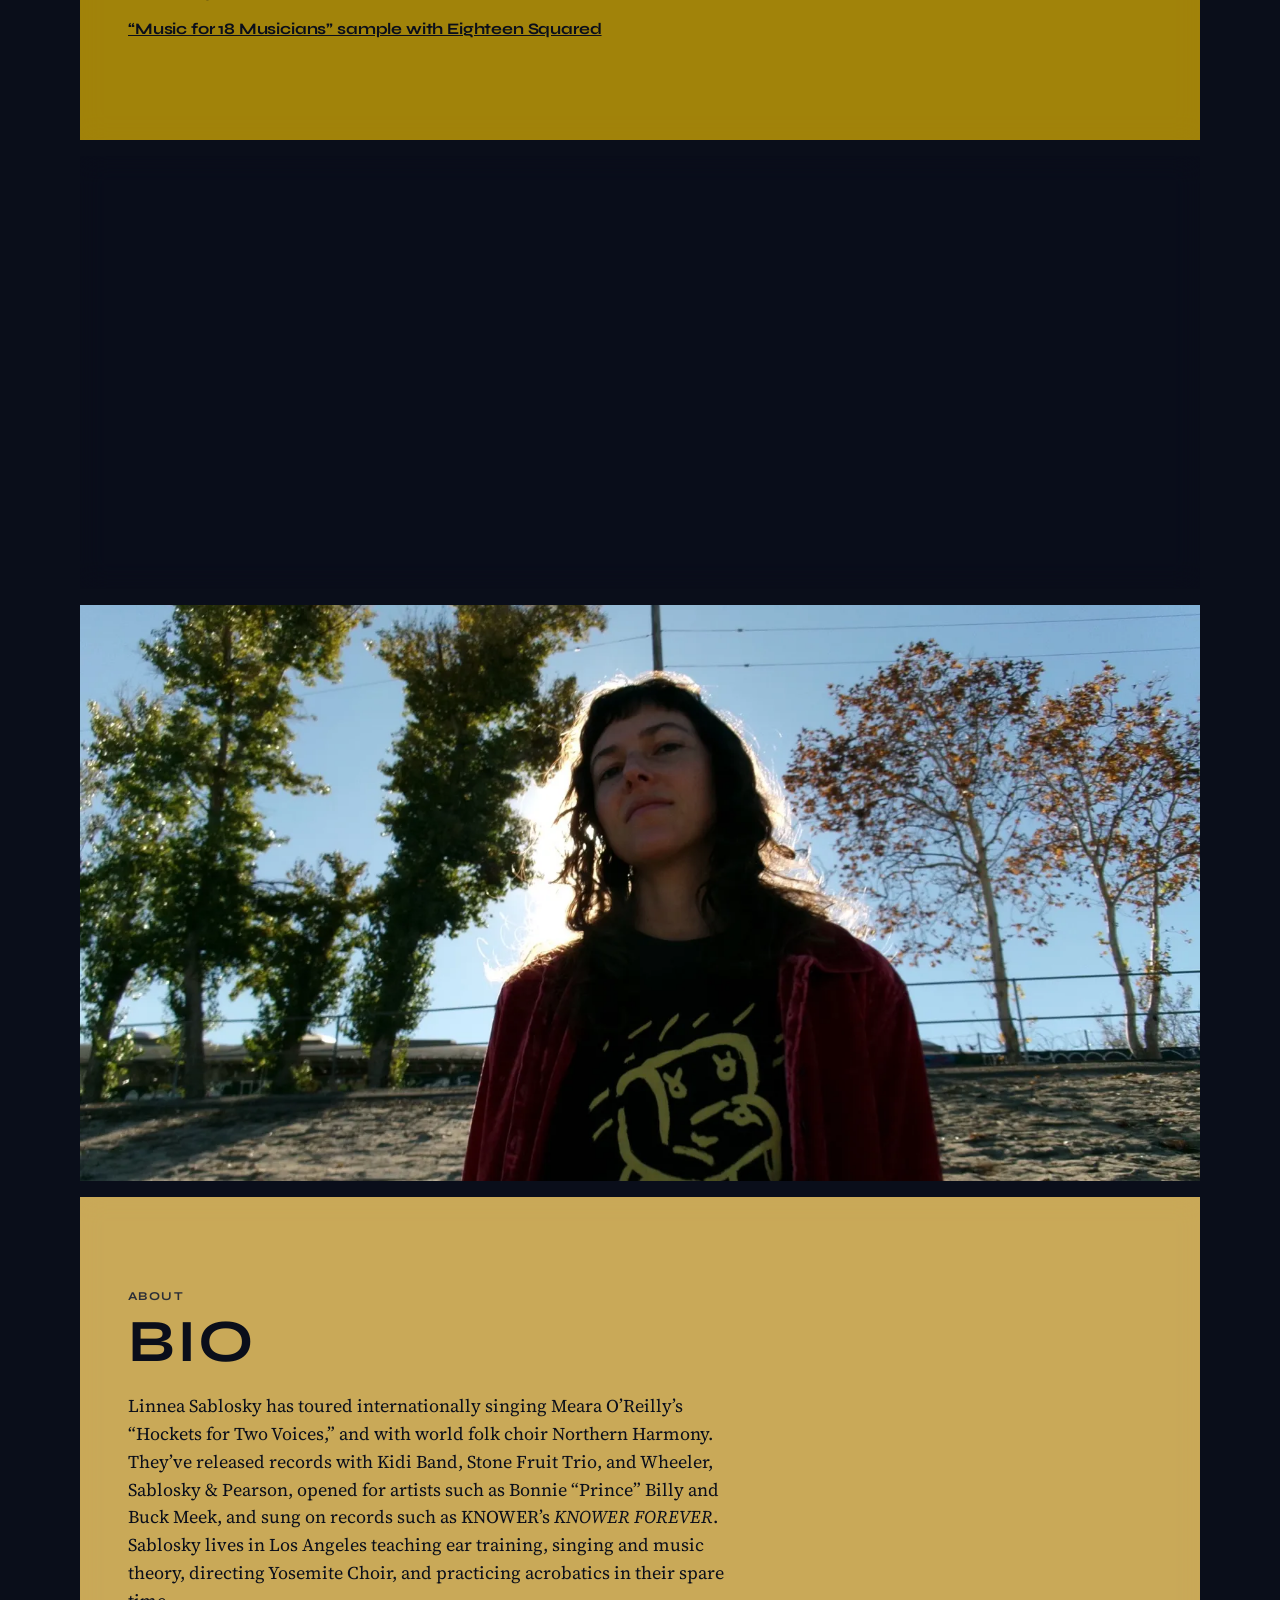
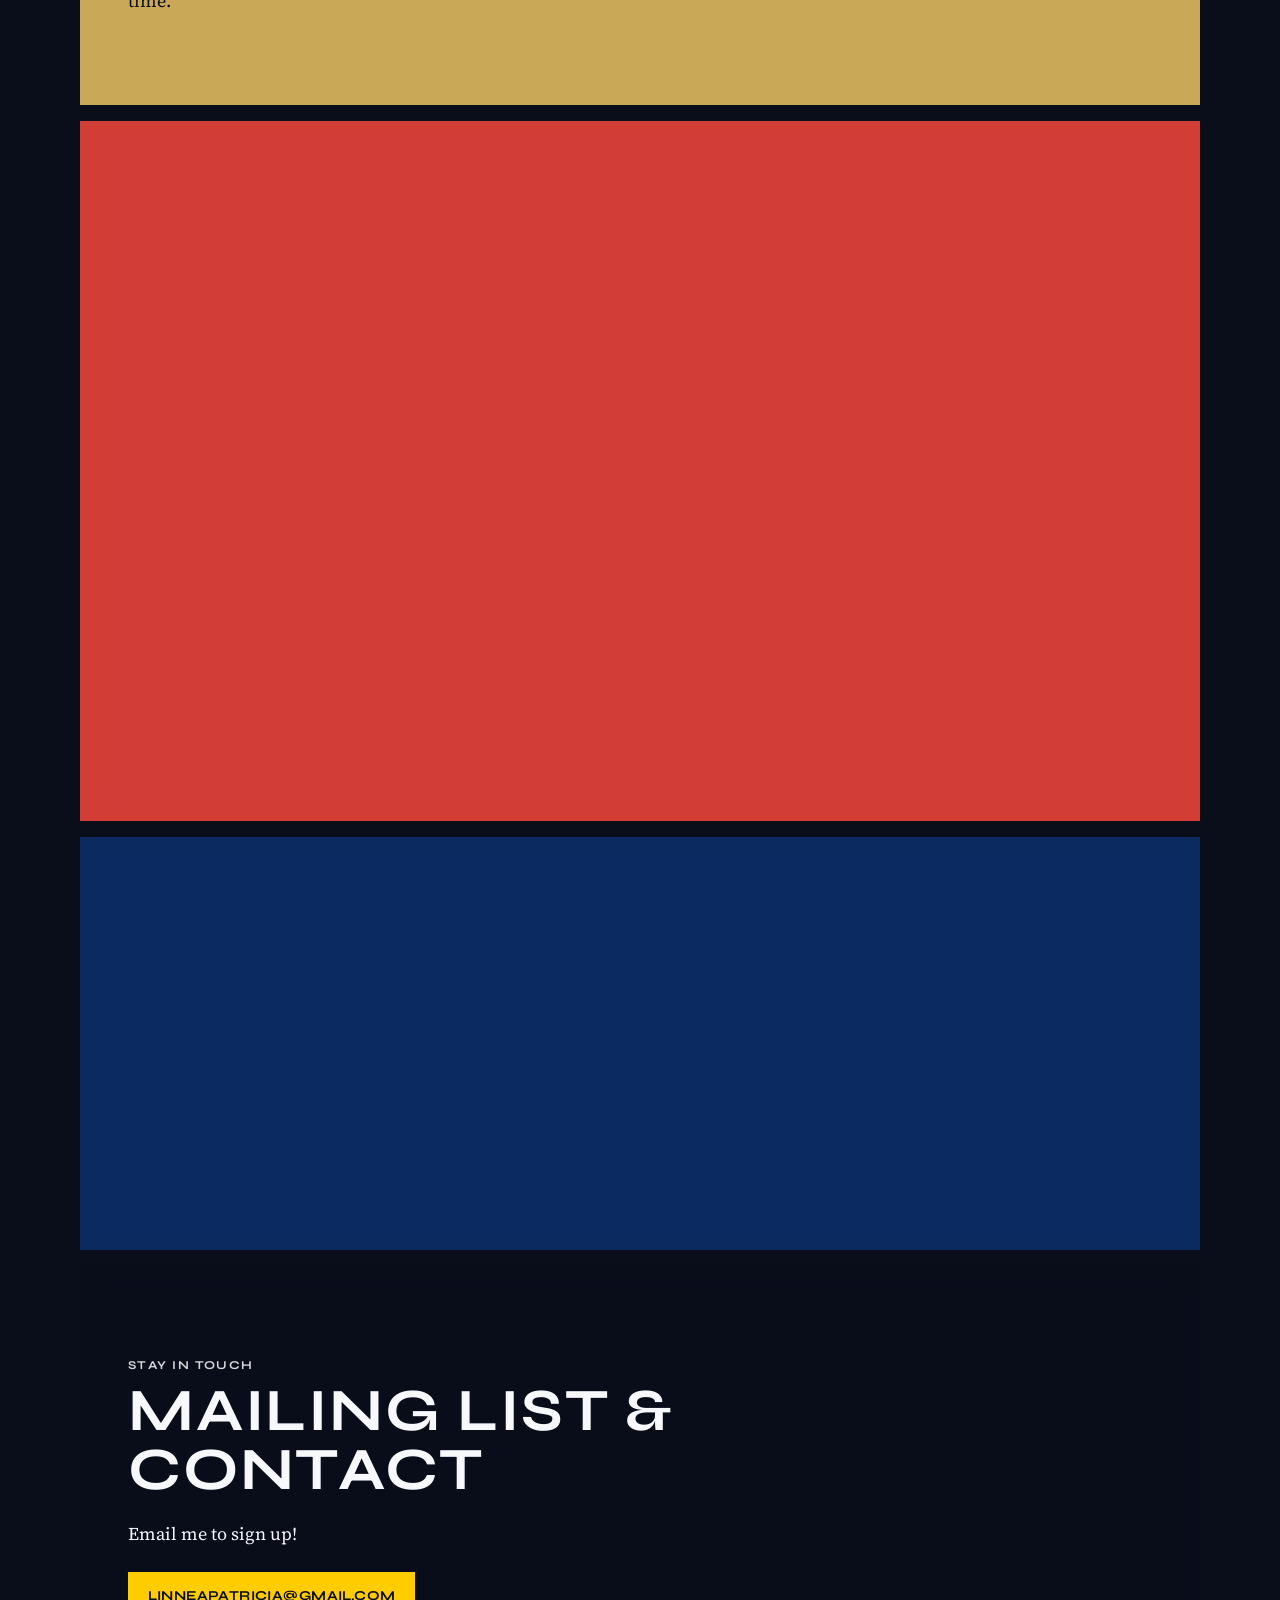
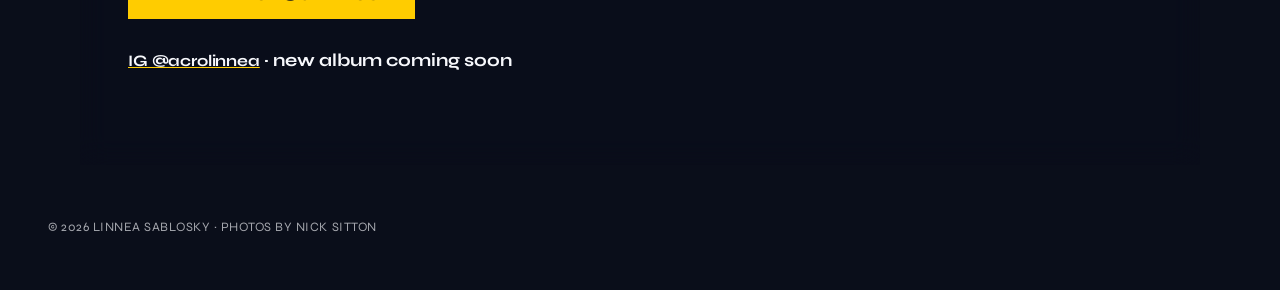
==== commit 74765b67: "new album coming soon at end" ====
--- a/index.html
+++ b/index.html
@@ -253,9 +253,9 @@
           <a class="btn" href="mailto:linneapatricia@gmail.com?subject=Newsletter%20signup">linneapatricia@gmail.com</a>
         </p>
         <p class="social">
-          <a href="https://www.instagram.com/acrolinnea/">Instagram @acrolinnea</a>
+          <a href="https://www.instagram.com/acrolinnea/">IG @acrolinnea</a>
           <span aria-hidden="true"> · </span>
-          <span>Bandcamp coming soon</span>
+          <span>new album coming soon</span>
         </p>
       </div>
     </section>
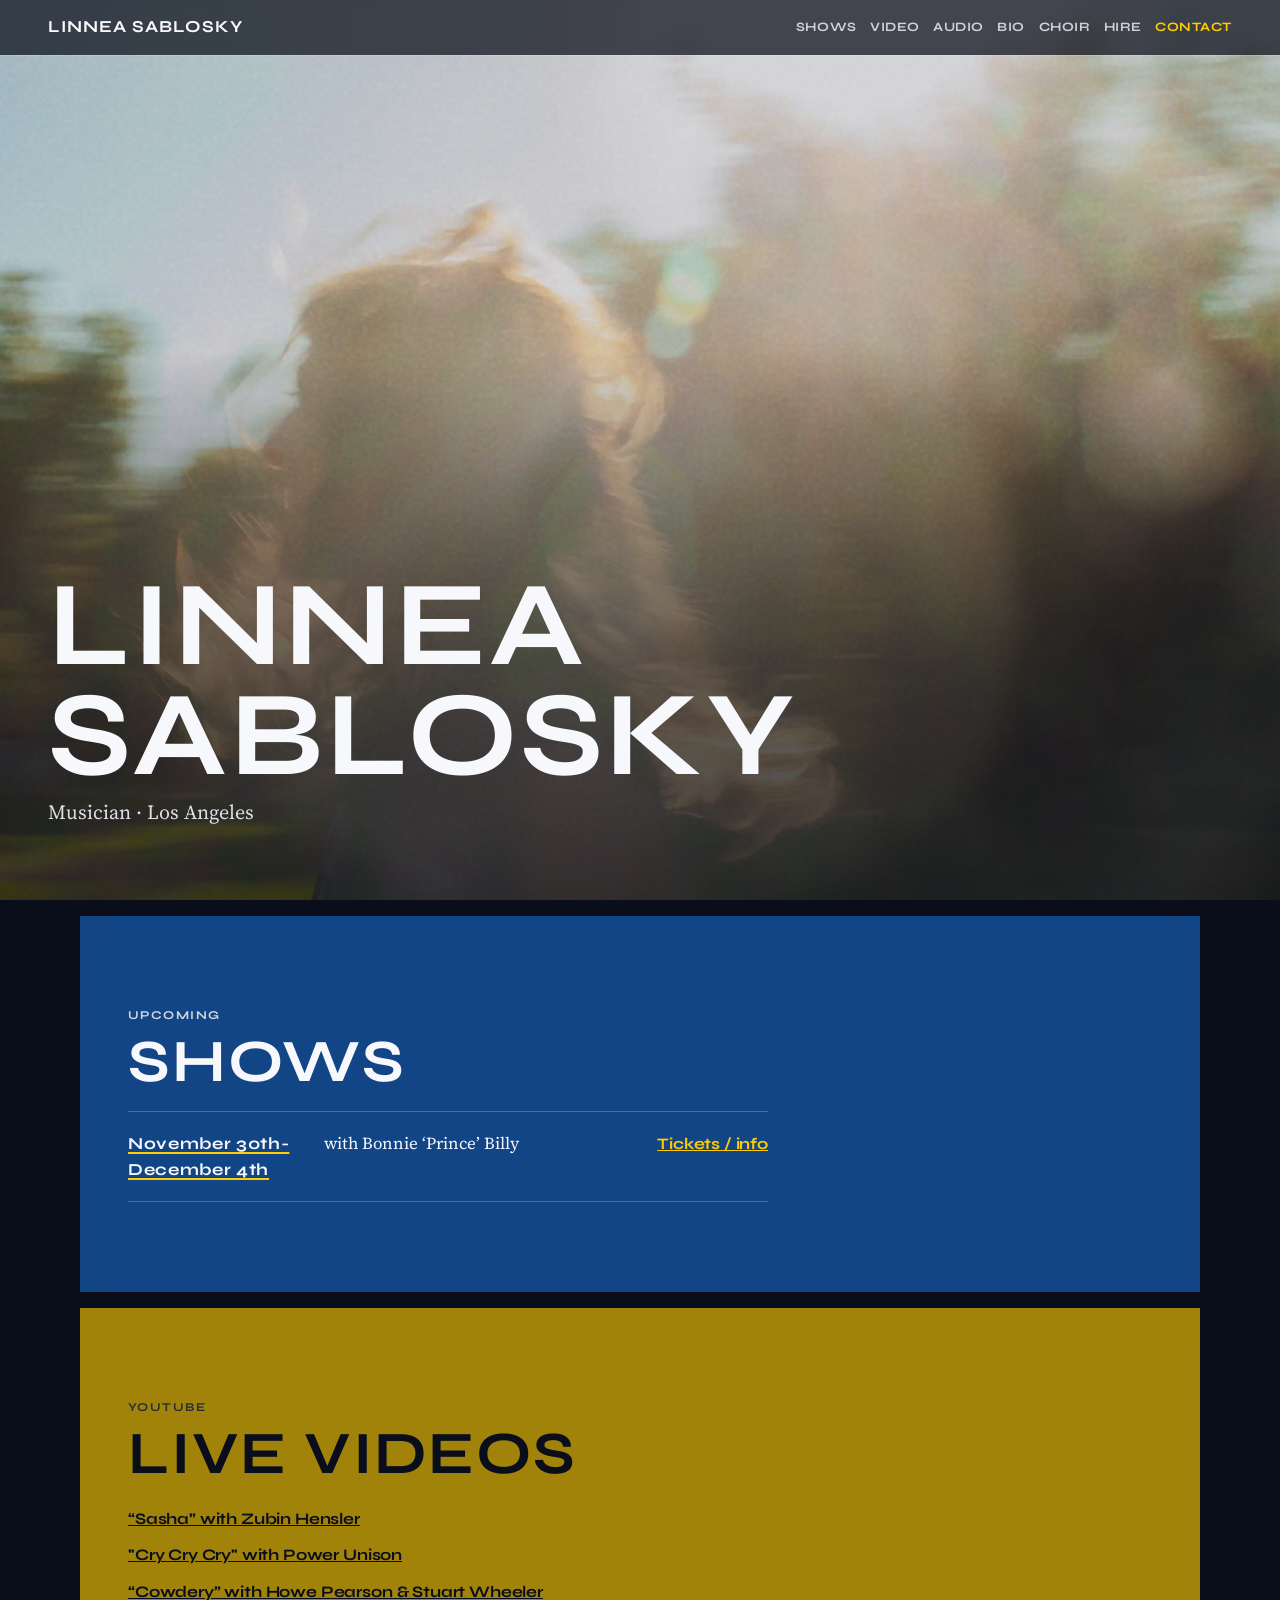
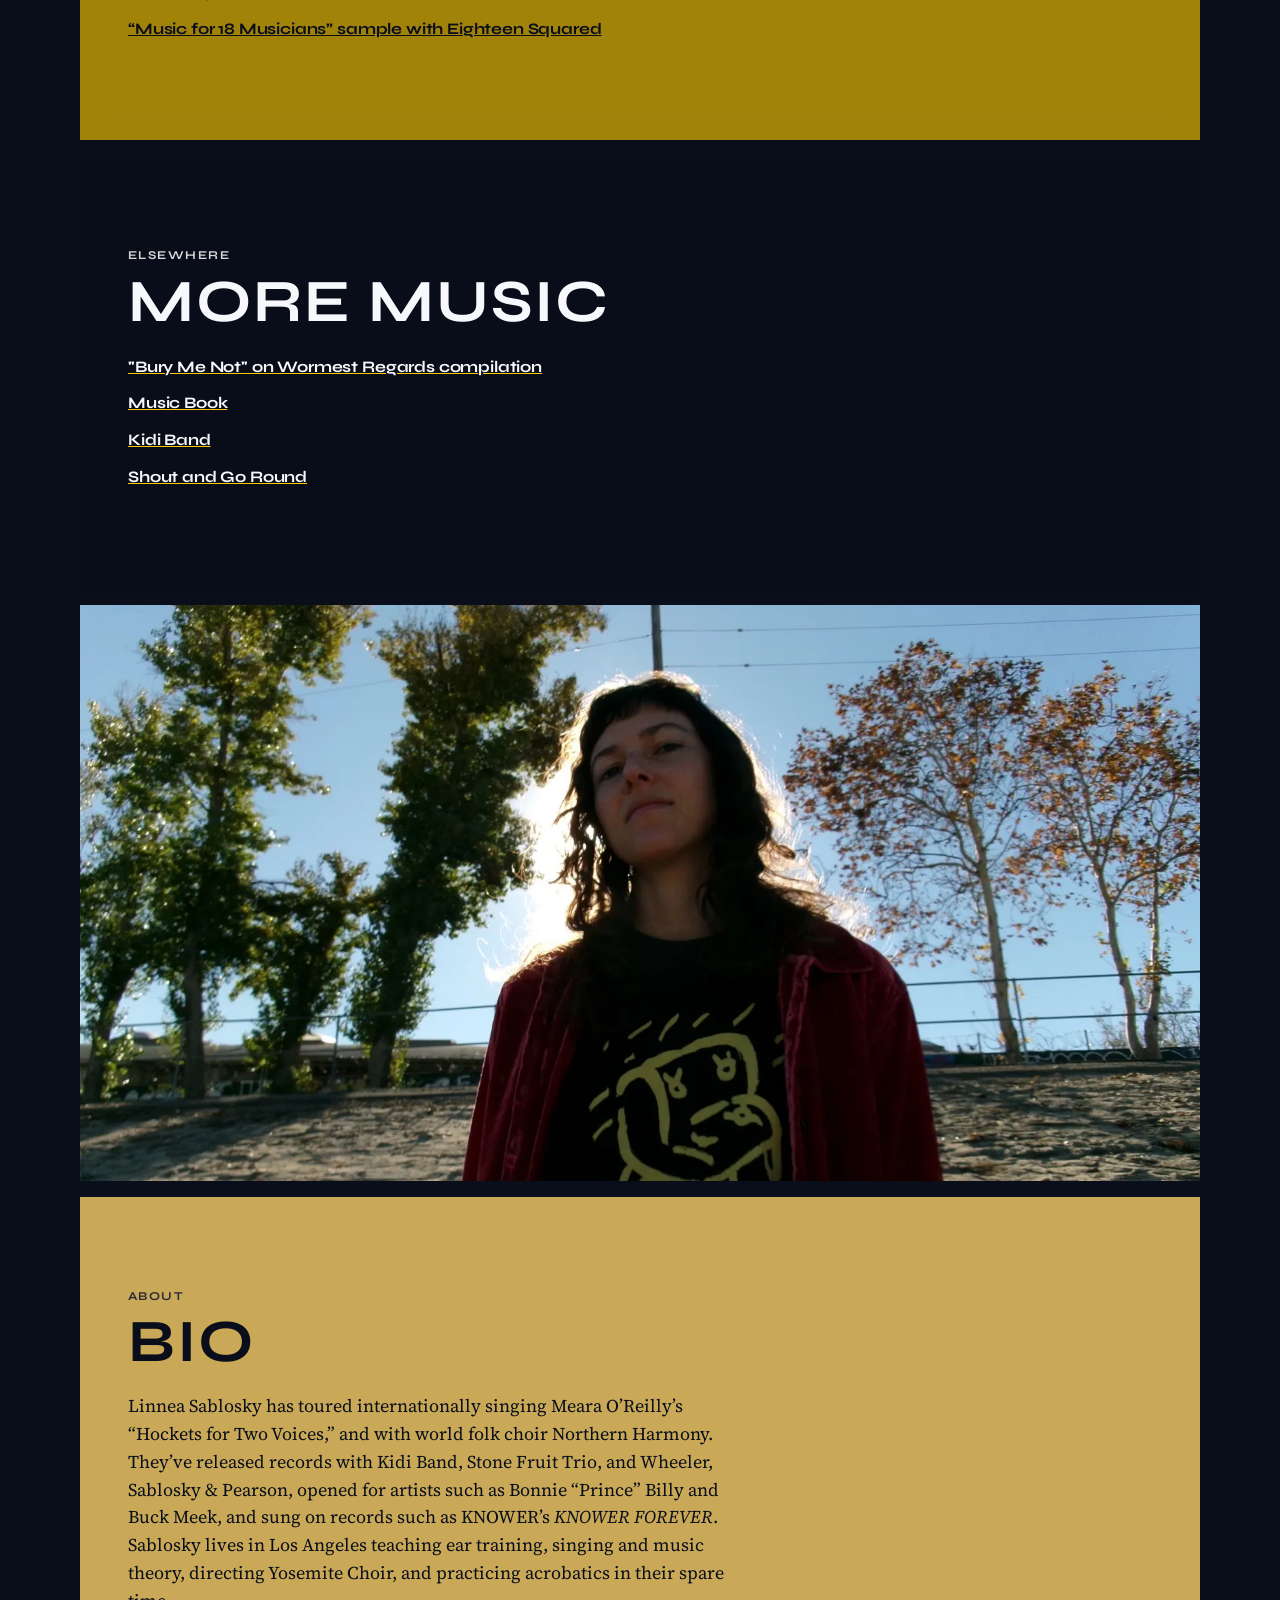
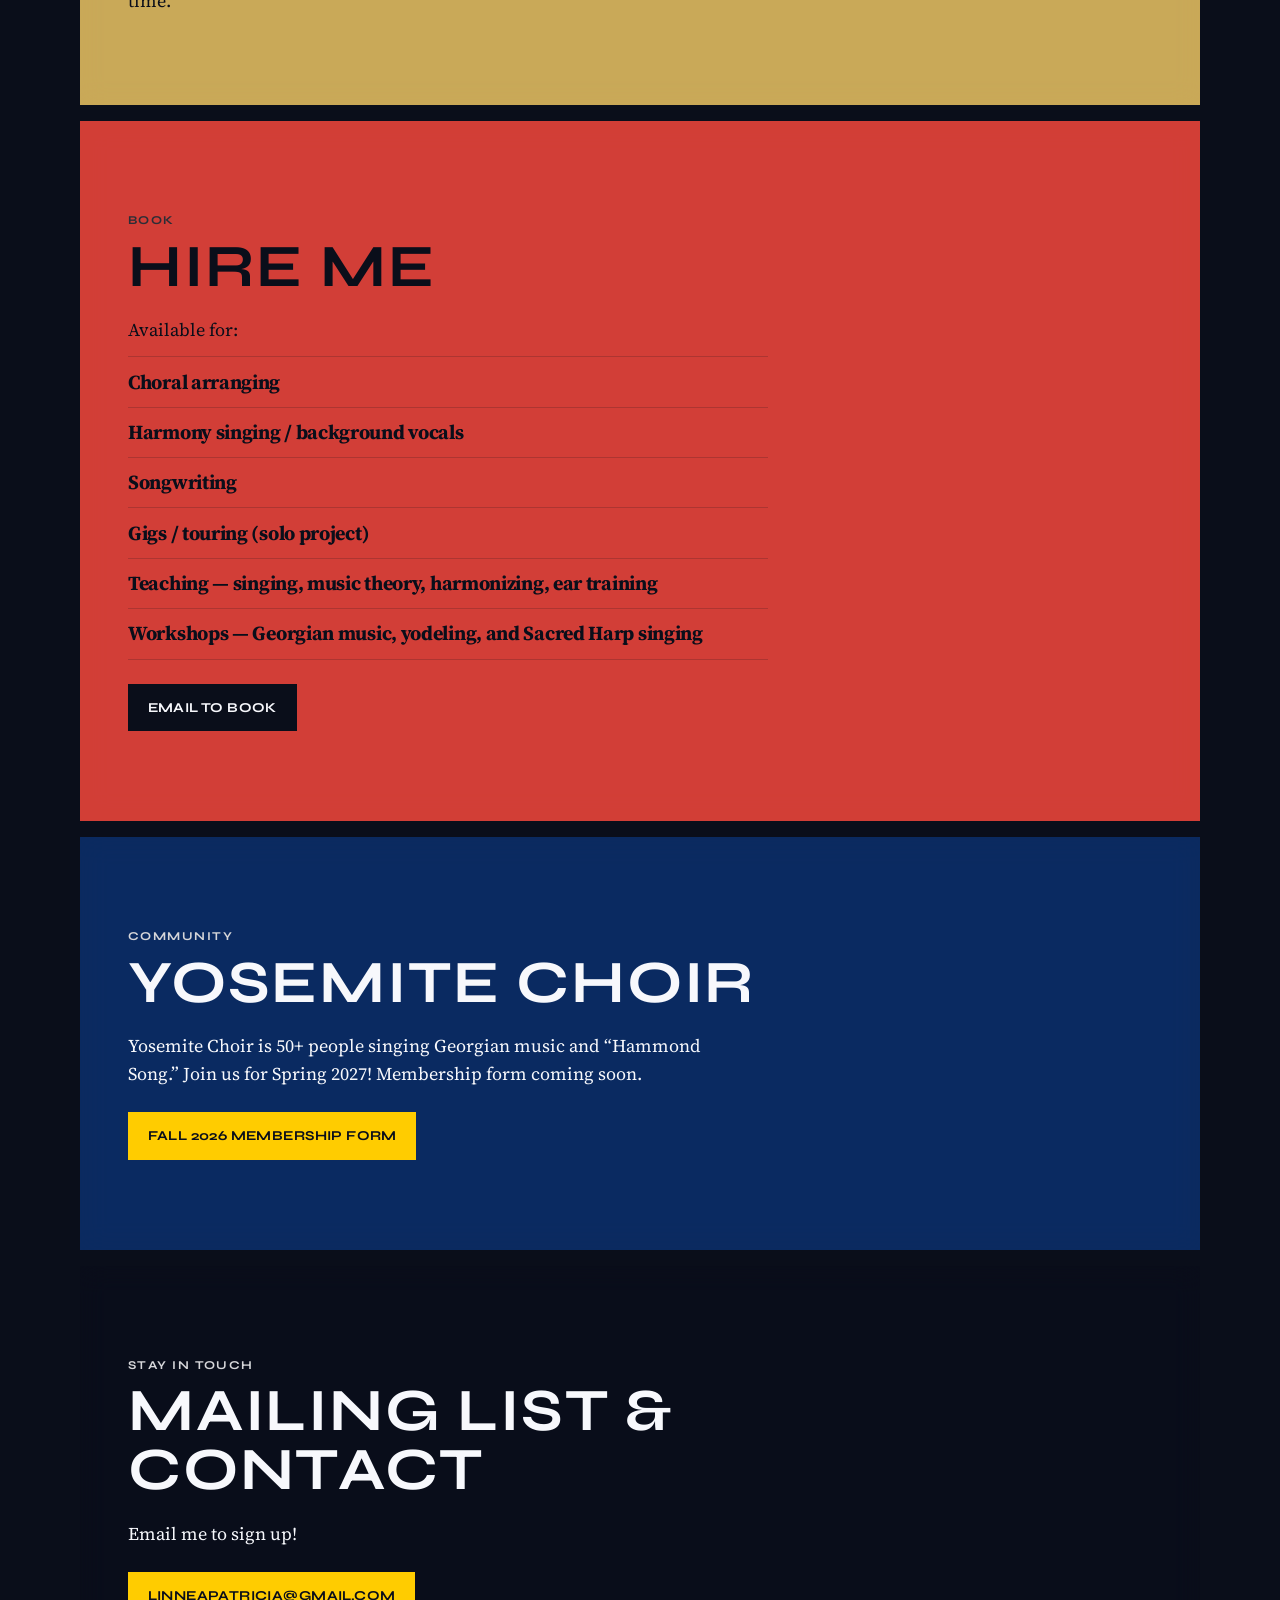
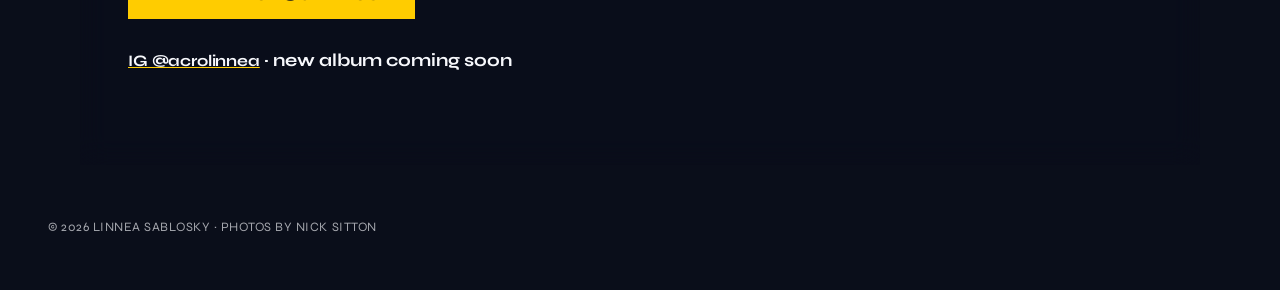
==== commit fb7f923b: "YC update" ====
--- a/index.html
+++ b/index.html
@@ -228,10 +228,10 @@
         <p class="eyebrow">Community</p>
         <h2>Yosemite Choir</h2>
         <div class="prose">
-          <p>Join Yosemite Choir for Spring Season! 50+ people singing Georgian music and “Hammond Song.”</p>
-        </div>
-        <p class="actions">
-          <a class="btn" href="https://docs.google.com/forms/d/e/1FAIpQLSf7NZLzYjD-BXQJp6M-jujCMWNaqPthXI7HwjtJ1xLQ37FMtA/viewform?usp=publish-editor">Membership form</a>
+          <p>Yosemite Choir is 50+ people singing Georgian music and “Hammond Song.” Join us for Spring 2027! Membership form coming soon.</p>
+        </div>
+        <p class="actions">
+          <a class="btn" href="https://docs.google.com/forms/d/e/1FAIpQLSf7NZLzYjD-BXQJp6M-jujCMWNaqPthXI7HwjtJ1xLQ37FMtA/viewform?usp=publish-editor">Fall 2026 Membership form</a>
         </p>
       </div>
     </section>
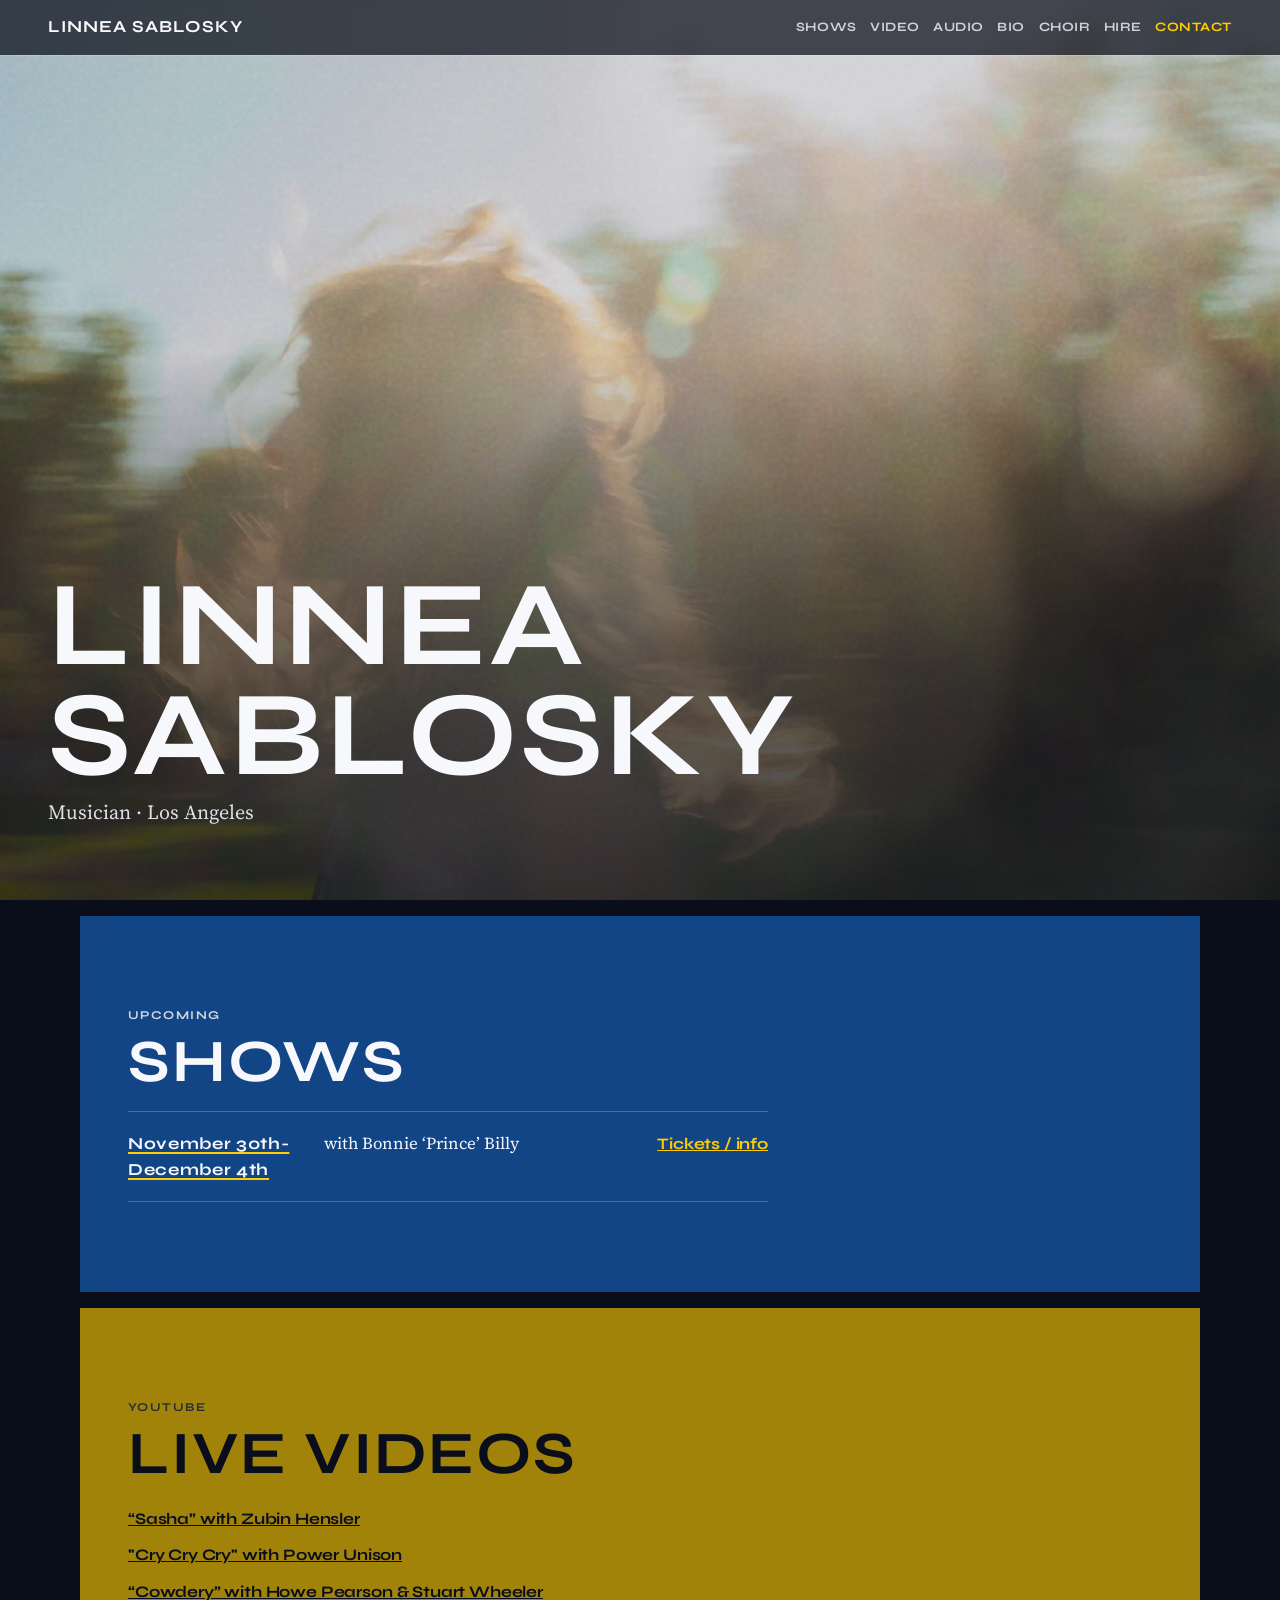
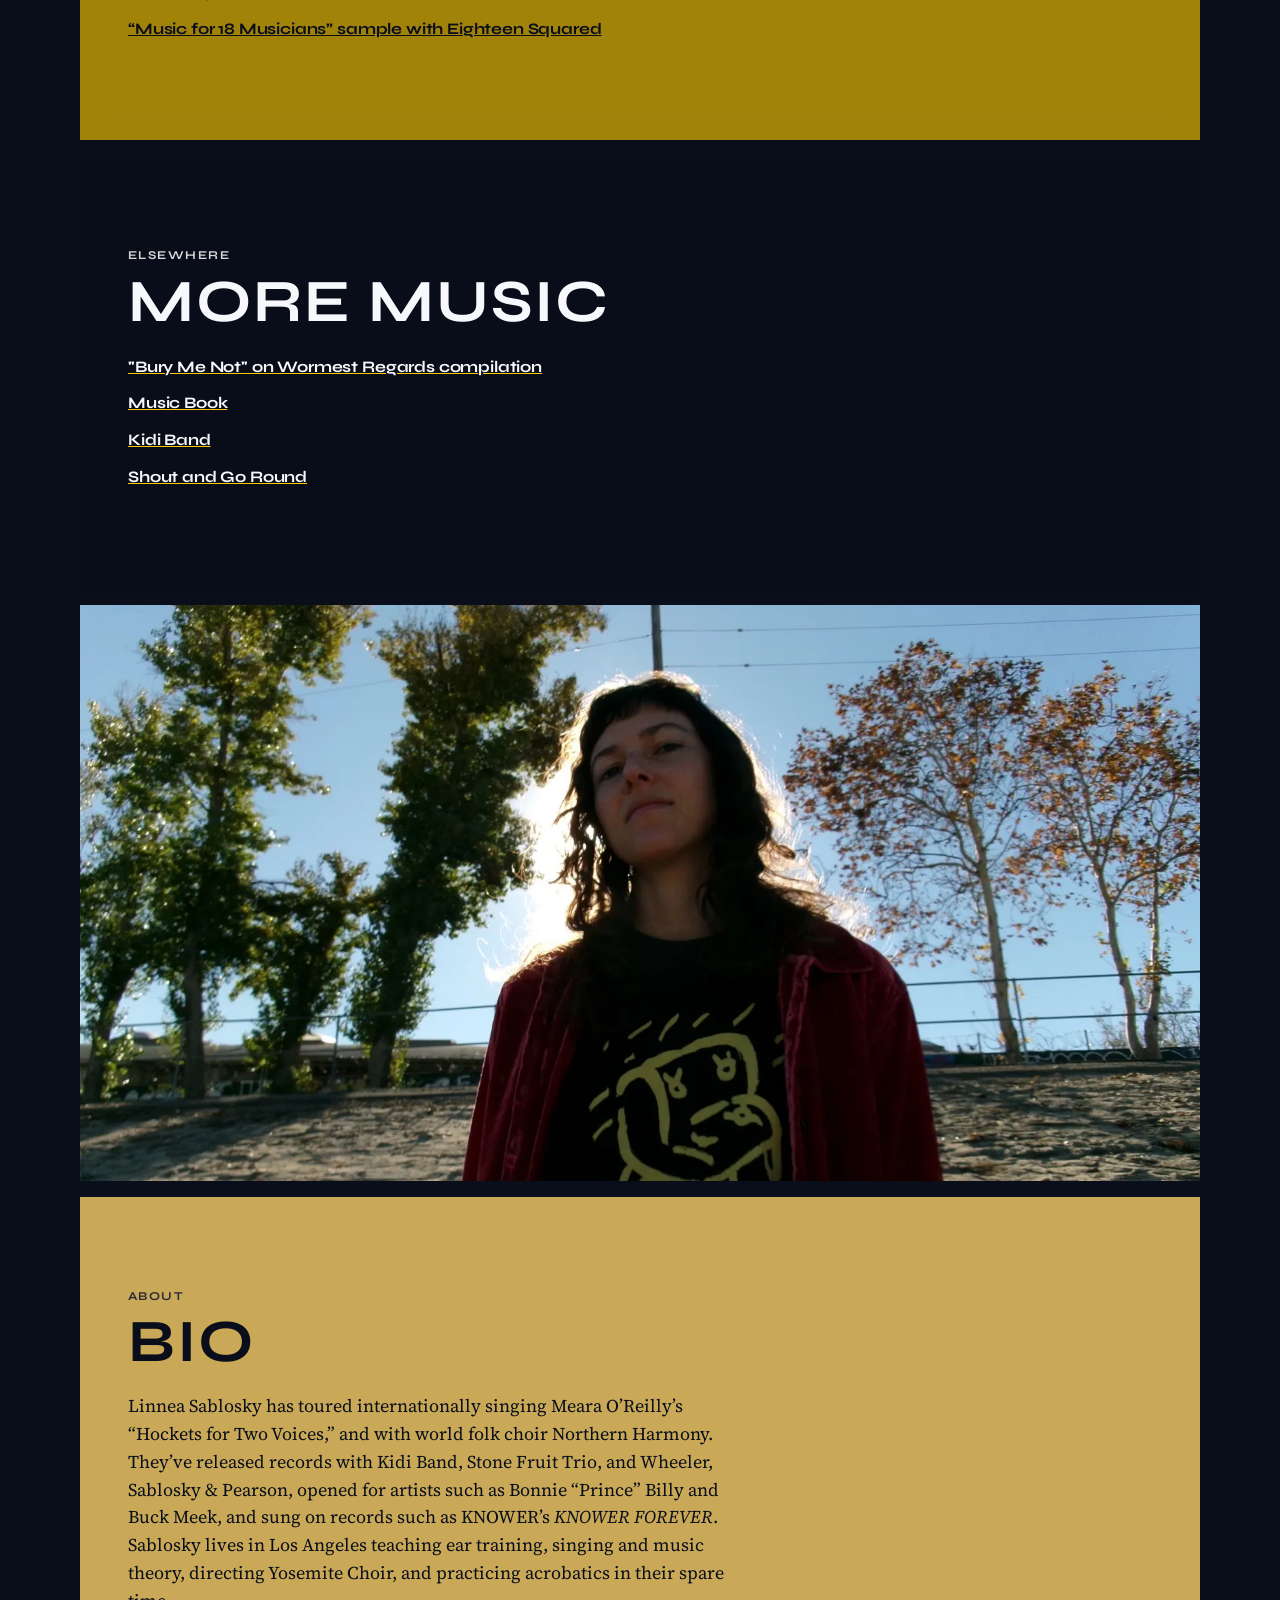
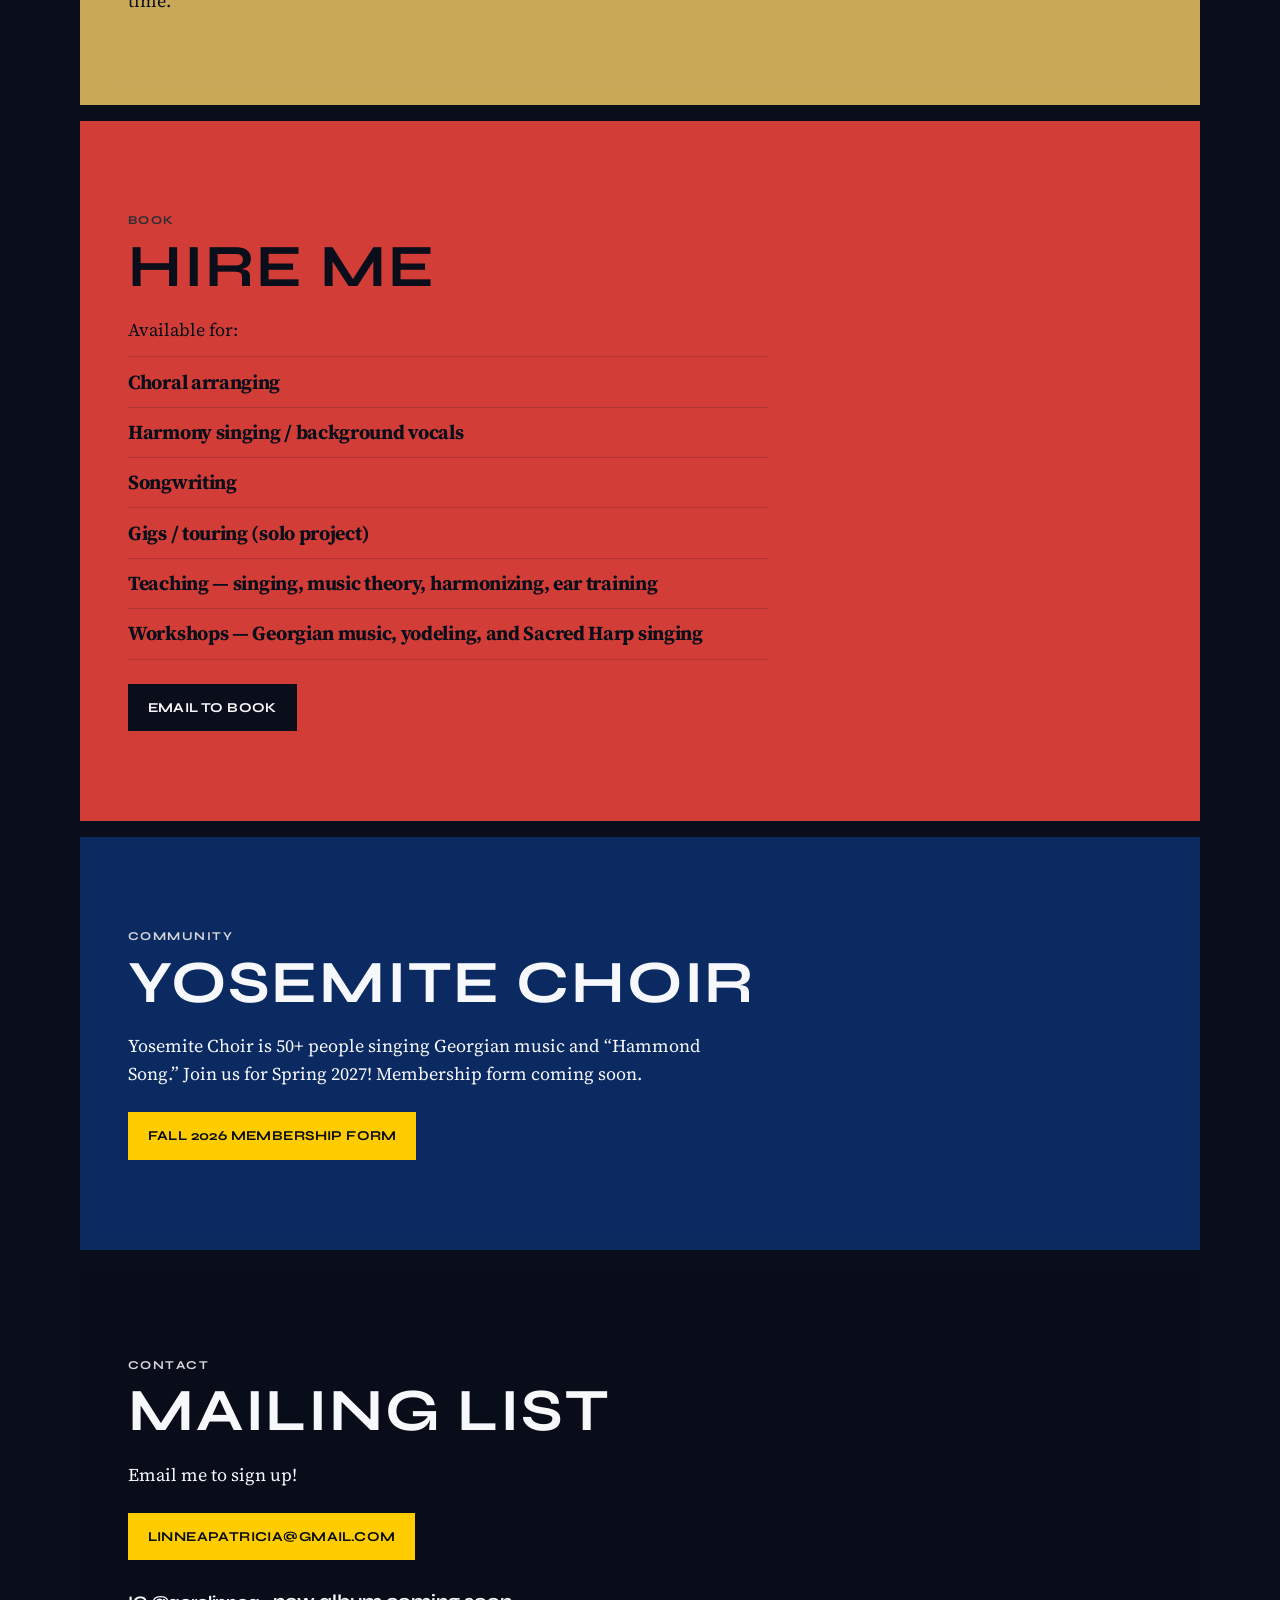
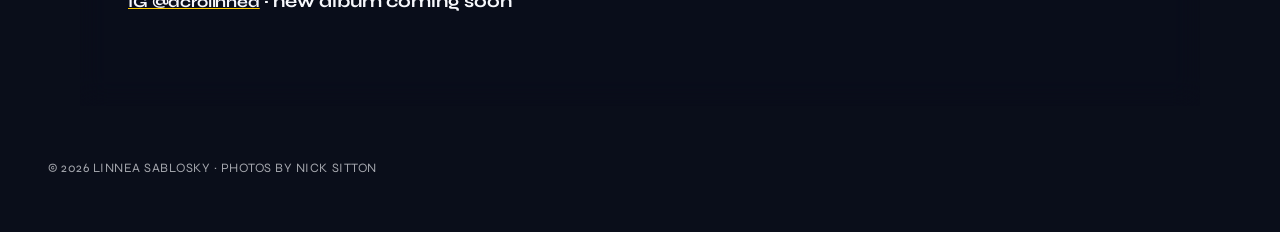
==== commit d7720979: "contact update" ====
--- a/index.html
+++ b/index.html
@@ -115,7 +115,15 @@
           </li>
           <li>
             <time datetime="2026-11-11">November 11th</time>
-            <span class="show-what">House concert solo set. Email for address!</span>
+            <span class="show-what">Echo Park house concert solo set. Email for address!</span>
+          </li>
+          <li>
+            <time datetime="2026-11-14">November 14th</time>
+            <span class="show-what">Frogtown LA river solo set</span>
+          </li>
+          <li>
+            <time datetime="2026-11-15">November 15th</time>
+            <span class="show-what">Orchard Songs + Secret Sibling at Non Plus Ultra, LA</span>
           </li>
           <li>
             <time datetime="2026-11-20">November 20</time>
@@ -244,8 +252,8 @@
     -->
     <section class="slab slab-ink" id="contact">
       <div class="slab-inner">
-        <p class="eyebrow">Stay in touch</p>
-        <h2>Mailing List &amp; contact</h2>
+        <p class="eyebrow">Contact</p>
+        <h2>Mailing List</h2>
         <div class="prose">
           <p>Email me to sign up!</p>
         </div>
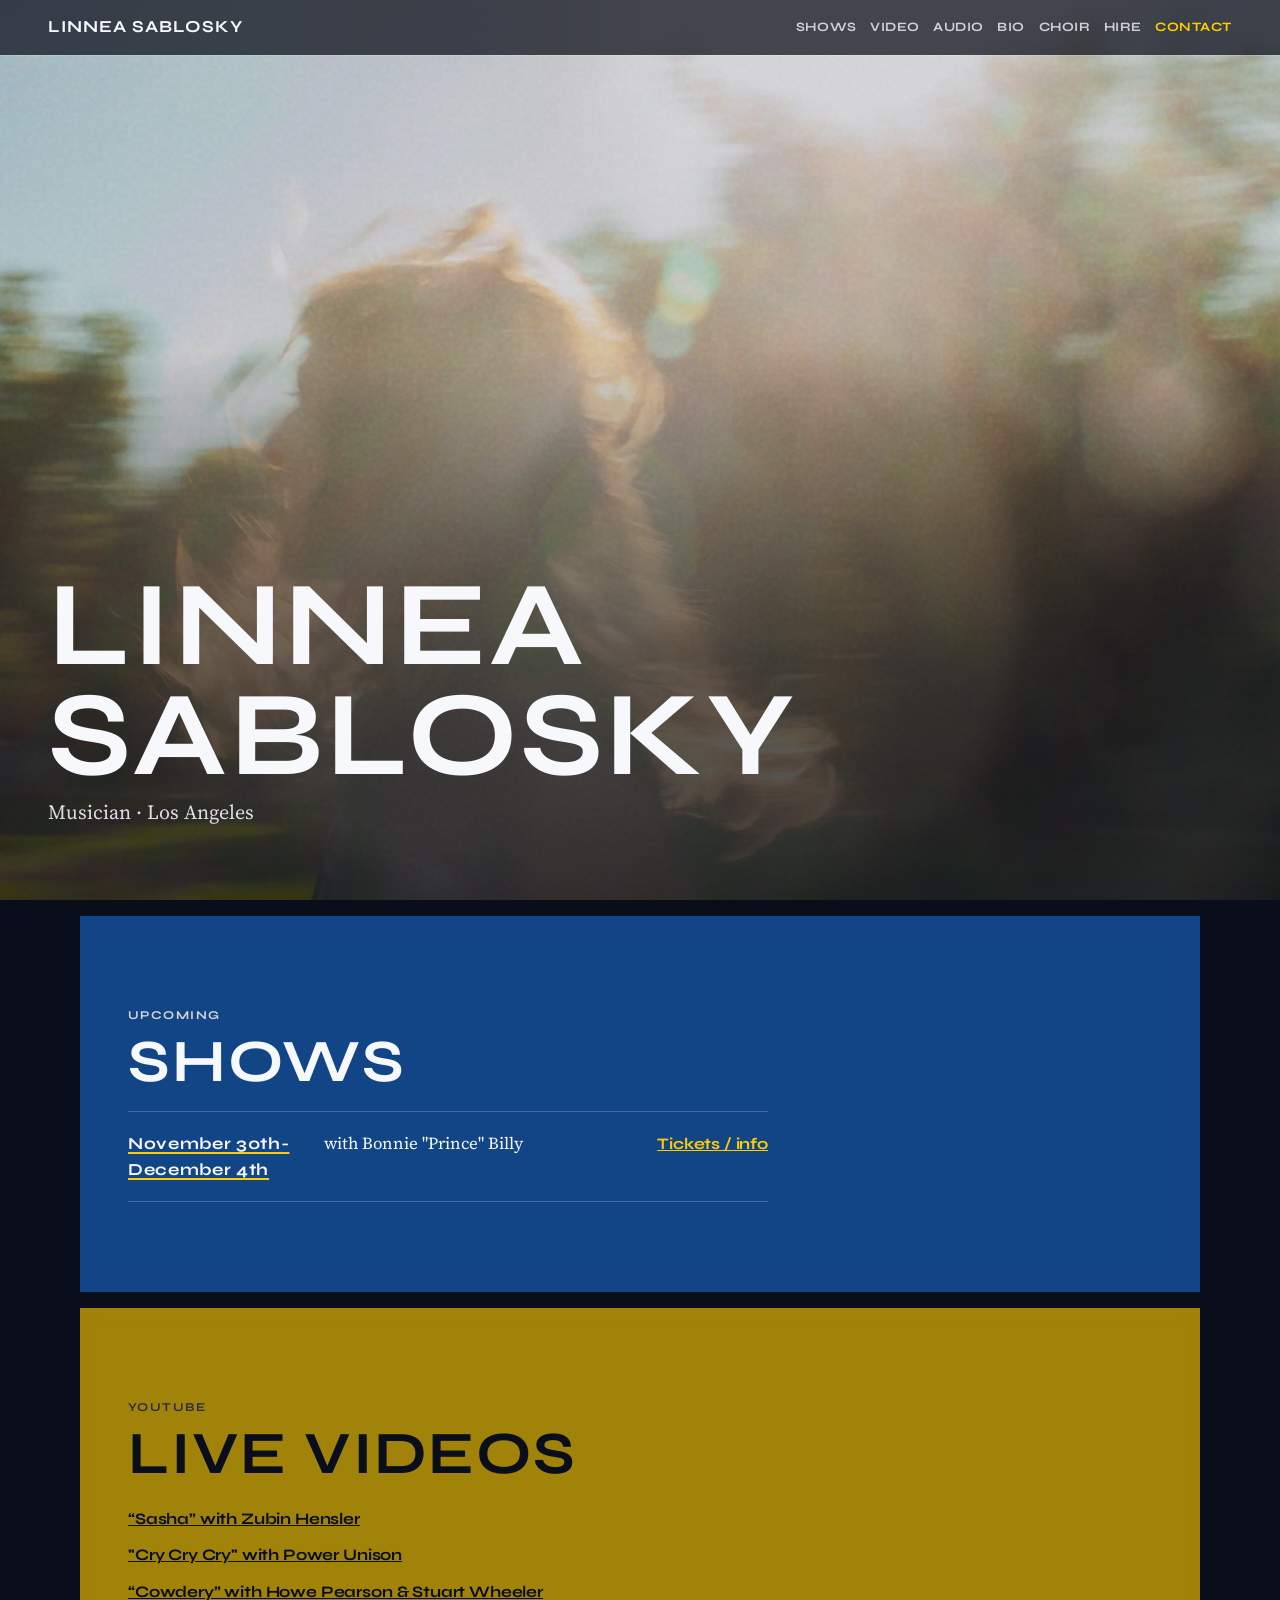
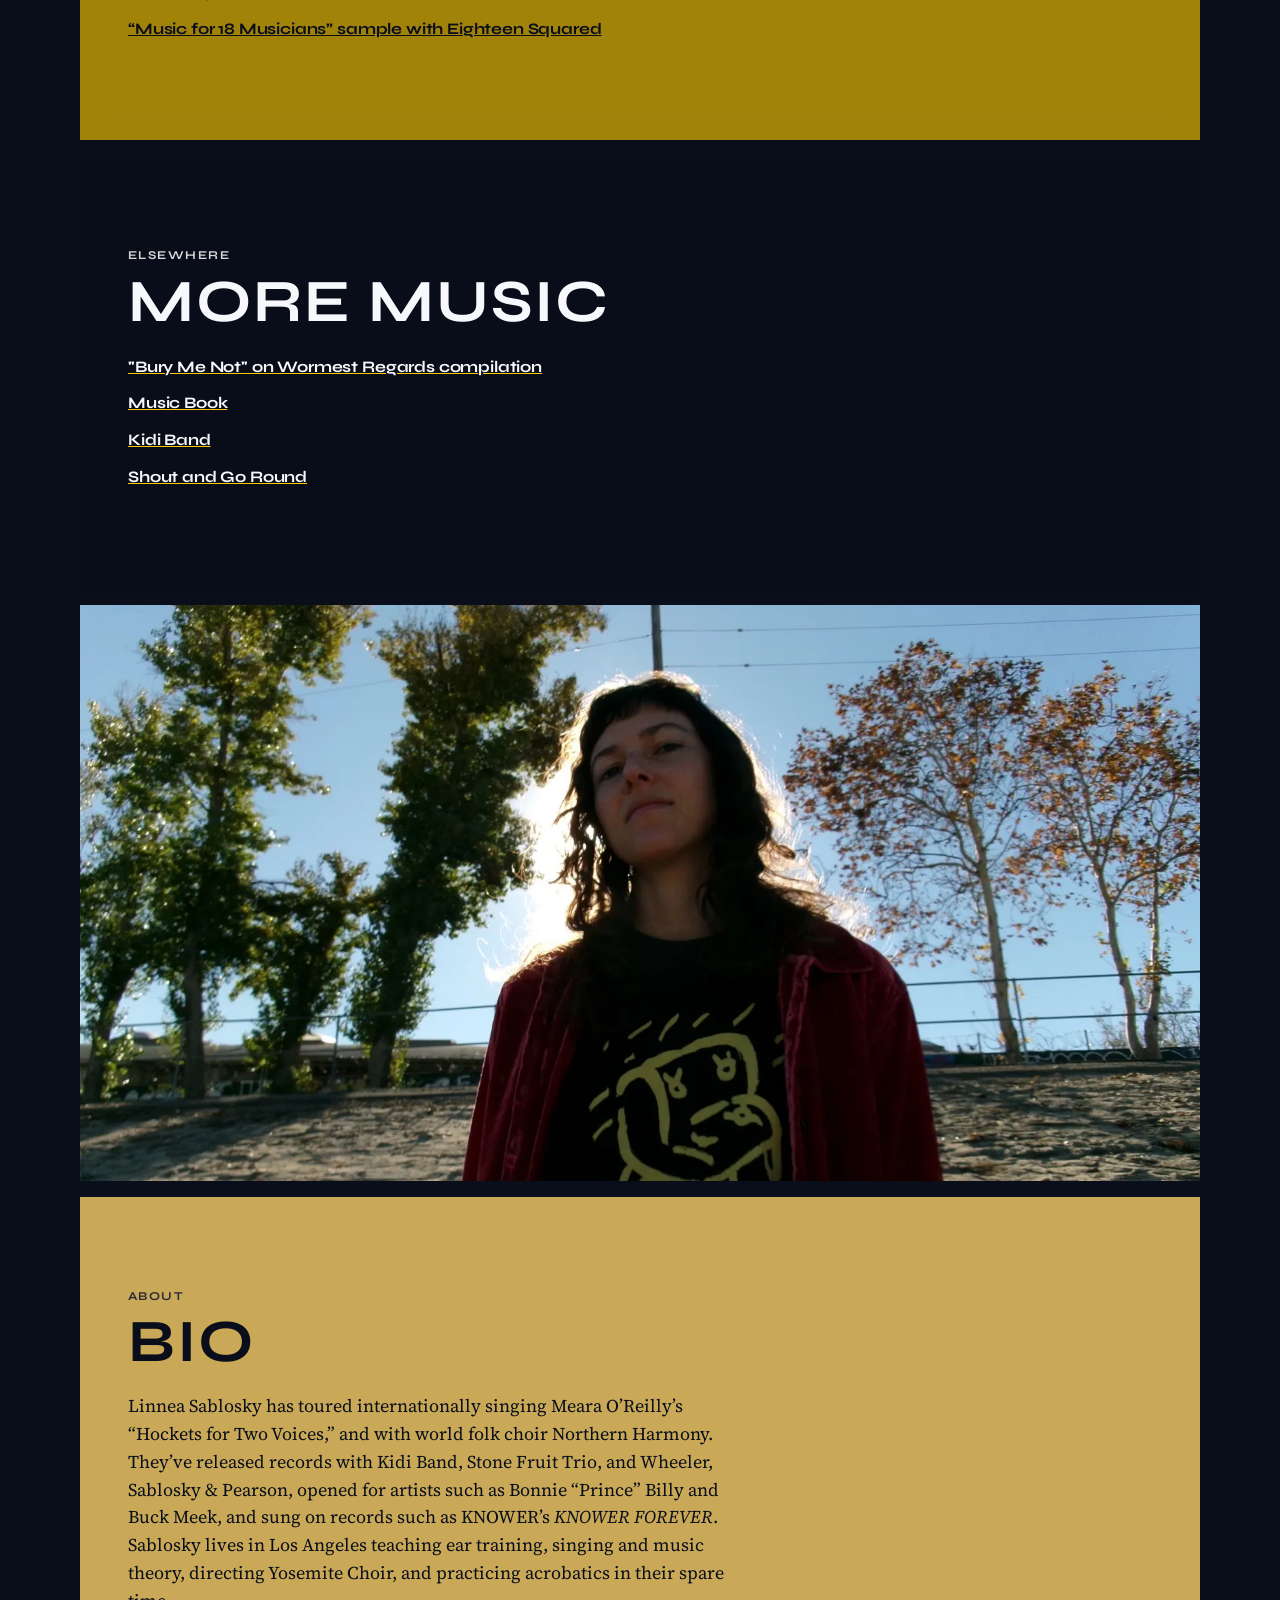
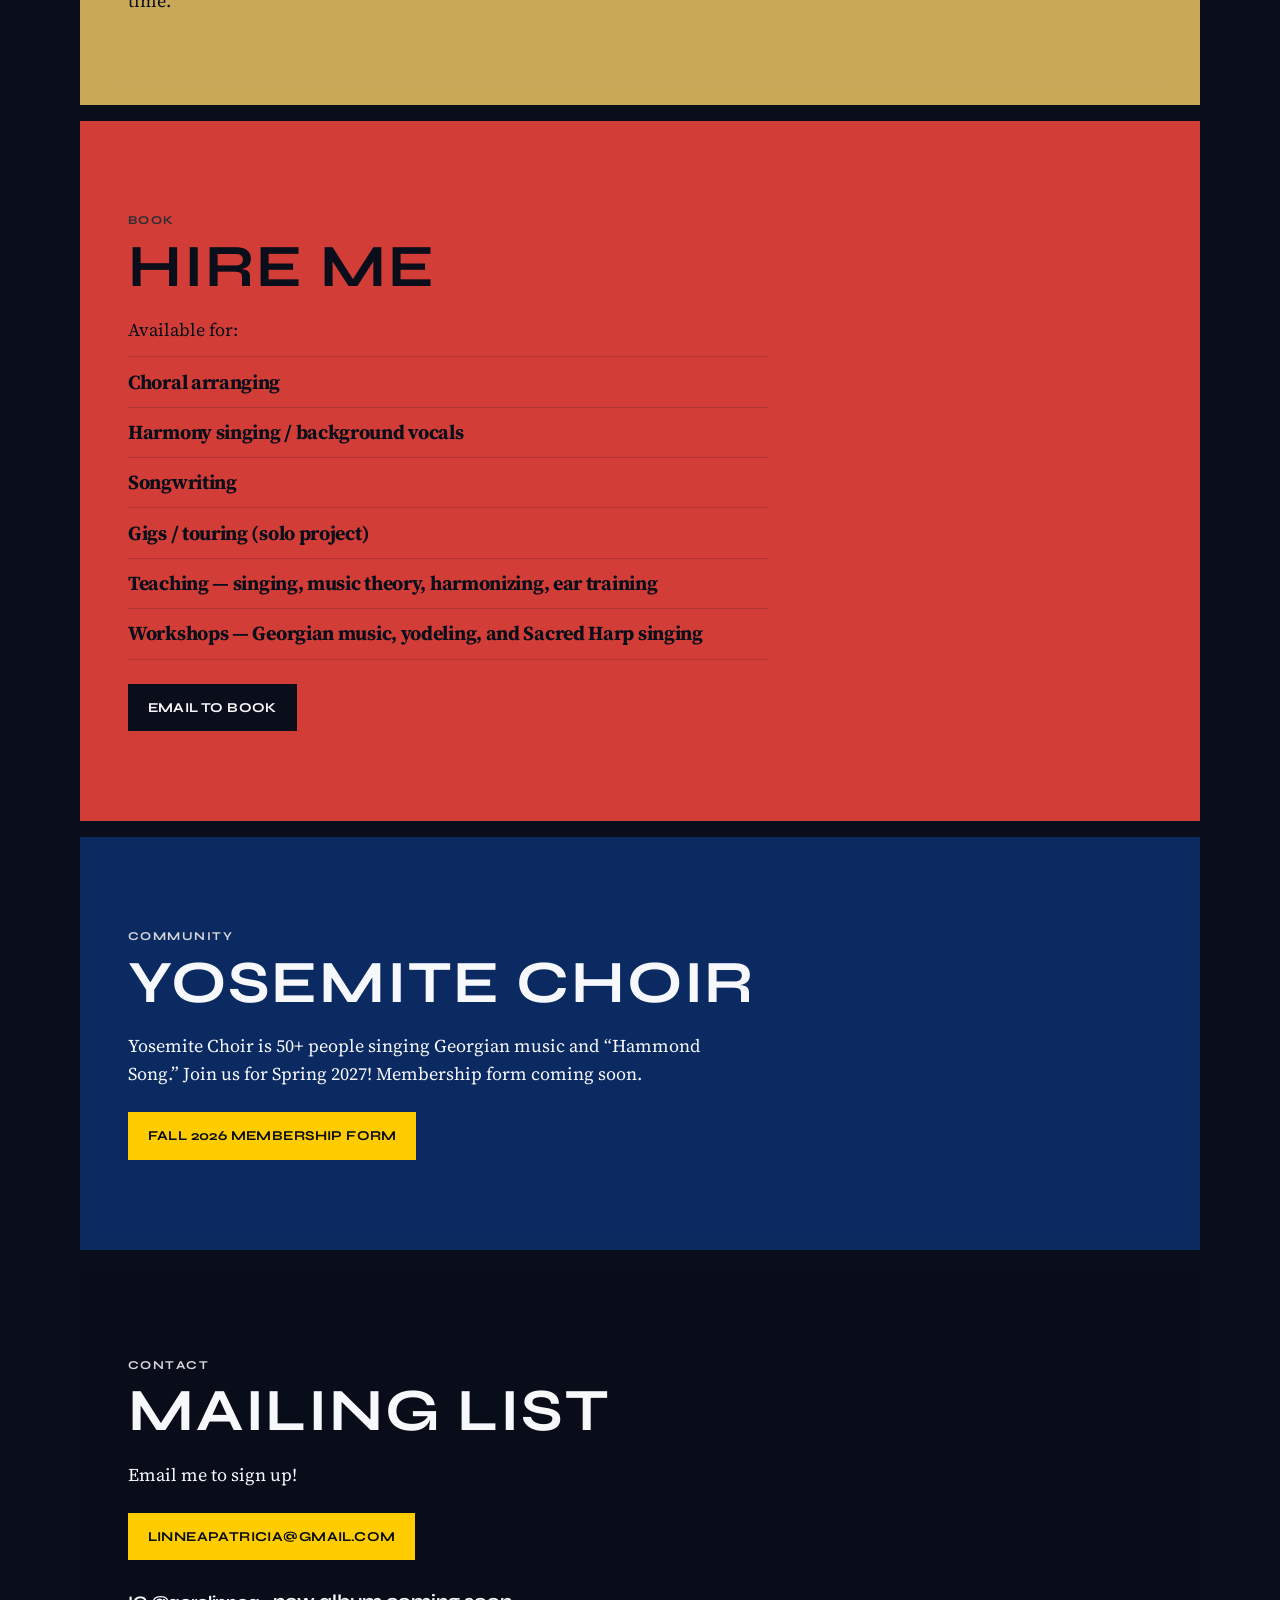
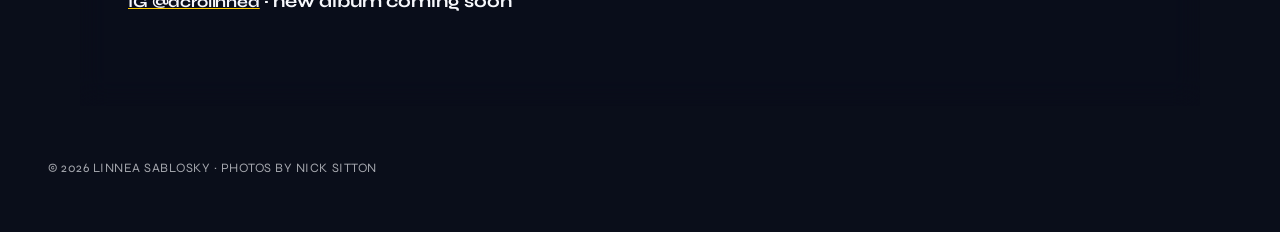
==== commit 7e7c40d1: ""prince"" ====
--- a/index.html
+++ b/index.html
@@ -131,7 +131,7 @@
           </li>
            <li>
             <time datetime="2026-12-04">November 30th-December 4th</time>
-            <span class="show-what">with Bonnie ‘Prince’ Billy</span>
+            <span class="show-what">with Bonnie "Prince" Billy</span>
             <a class="show-link" href="https://www.dominomusic.com/live/artist/bonnie-prince-billy">Tickets / info</a>
           </li>
            
